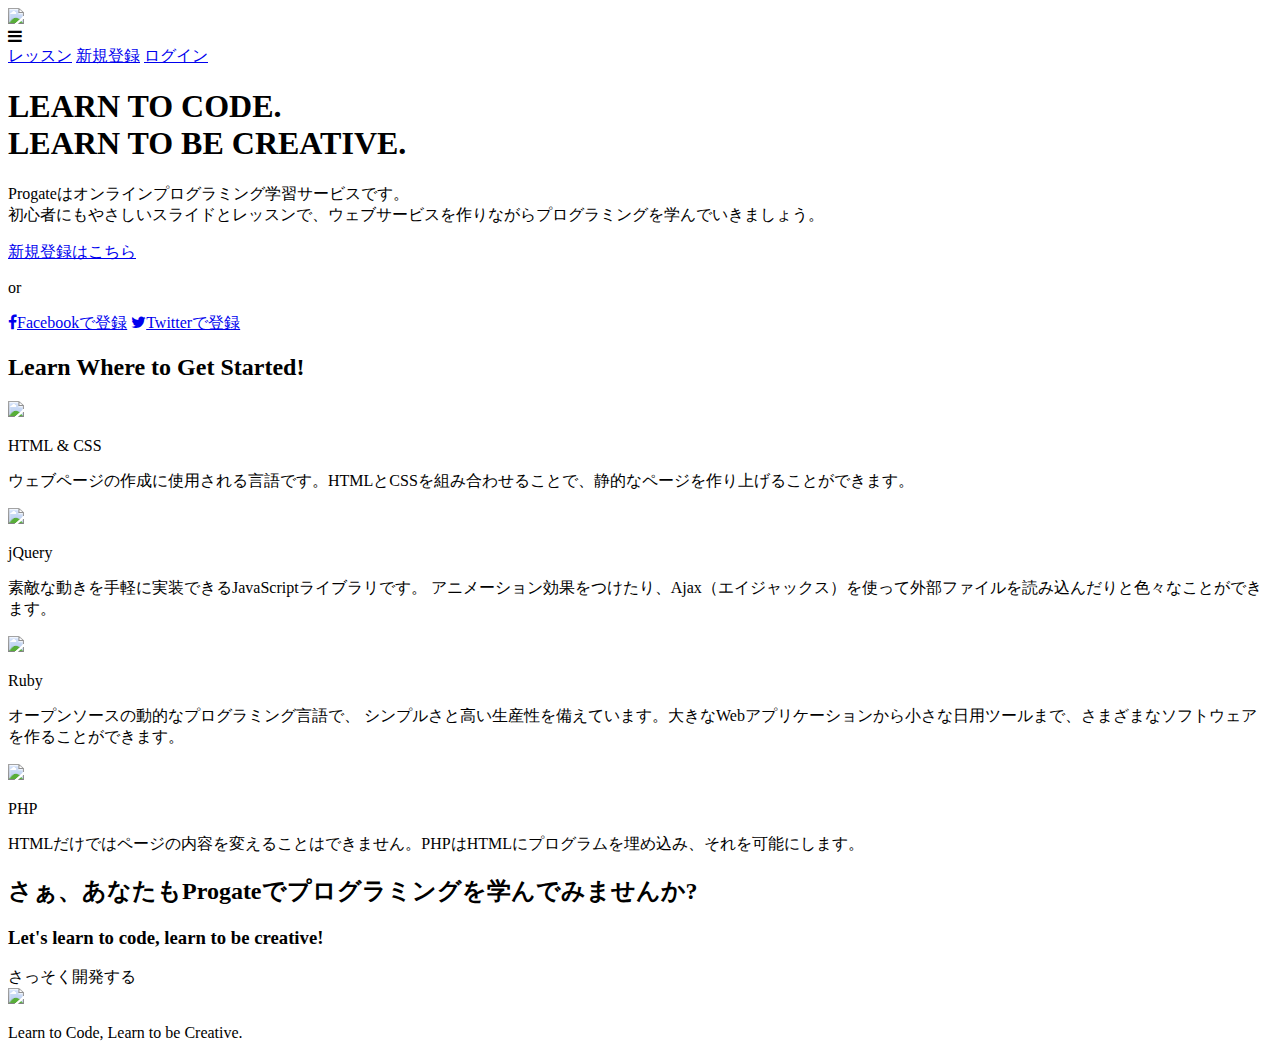
==== index.html @ 392b9957 "Update index.html" ====
<!DOCTYPE html>
<html>
<head>
  <meta charset="utf-8">
  <meta name="viewport" content="width=device-width, initial-scale=1.0">
  <title>Progate</title>
  <link href="https://maxcdn.bootstrapcdn.com/font-awesome/4.7.0/css/font-awesome.min.css" rel="stylesheet" integrity="sha384-wvfXpqpZZVQGK6TAh5PVlGOfQNHSoD2xbE+QkPxCAFlNEevoEH3Sl0sibVcOQVnN" crossorigin="anonymous">
  <link rel="stylesheet" type="text/css" href="stylesheet.css">
</head>
<body>
  <header>
    <div class="container">
      <div class="header-left">
        <img class="logo" src="https://prog-8.com/images/html/advanced/main_logo.png">
      </div>
      <span class="fa fa-bars menu-icon"></span>
      <div class="header-right">
        <a href="#">レッスン</a>
        <a href="#">新規登録</a>
        <a href="#" class="login">ログイン</a>
      </div>
    </div>
  </header>
  <div class="top-wrapper">
    <div class="container">
      <h1>LEARN TO CODE.<br>LEARN TO BE CREATIVE.</h1>
      <p>Progateはオンラインプログラミング学習サービスです。<br>初心者にもやさしいスライドとレッスンで、ウェブサービスを作りながらプログラミングを学んでいきましょう。</p>
      <div class="btn-wrapper">
        <a href="#" class="btn signup">新規登録はこちら</a>
        <p>or</p>
        <a href="#" class="btn facebook"><span class="fa fa-facebook"></span>Facebookで登録</a>
        <a href="#" class="btn twitter"><span class="fa fa-twitter"></span>Twitterで登録</a>
      </div>
    </div>
  </div>
  <div class="lesson-wrapper">
    <div class="container">
      <div class="heading">
        <h2>Learn Where to Get Started!</h2>
      </div>
      <div class="lessons">
        <div class="lesson">
          <div class="lesson-icon">
            <img src="https://prog-8.com/images/html/advanced/html.png">
            <p>HTML & CSS</p>
          </div>
          <p class="text-contents">ウェブページの作成に使用される言語です。HTMLとCSSを組み合わせることで、静的なページを作り上げることができます。</p>
        </div>
        <div class="lesson">
          <div class="lesson-icon">
            <img src="https://prog-8.com/images/html/advanced/jQuery.png">
            <p>jQuery</p>
          </div>
          <p class="text-contents">素敵な動きを手軽に実装できるJavaScriptライブラリです。 アニメーション効果をつけたり、Ajax（エイジャックス）を使って外部ファイルを読み込んだりと色々なことができます。</p>
        </div>
        <div class="lesson">
          <div class="lesson-icon">
            <img src="https://prog-8.com/images/html/advanced/ruby.png">
            <p>Ruby</p>
          </div>
          <p class="text-contents">オープンソースの動的なプログラミング言語で、 シンプルさと高い生産性を備えています。大きなWebアプリケーションから小さな日用ツールまで、さまざまなソフトウェアを作ることができます。</p>
        </div>
        <div class="lesson">
          <div class="lesson-icon">
            <img src="https://prog-8.com/images/html/advanced/php.png">
            <p>PHP</p>
          </div>
          <p class="text-contents">HTMLだけではページの内容を変えることはできません。PHPはHTMLにプログラムを埋め込み、それを可能にします。</p>
        </div>
      </div>
      <div class="clear"></div>
    </div>
  </div>
  <div class="message-wrapper">
    <div class="container">
      <div class="heading">
        <h2>さぁ、あなたもProgateでプログラミングを学んでみませんか?</h2>
        <h3>Let's learn to code, learn to be creative!</h3>
      </div>
      <span class="btn message">さっそく開発する</span>
    </div>
  </div>
  <footer>
    <div class="container">
      <img src="https://prog-8.com/images/html/advanced/footer_logo.png">
      <p>Learn to Code, Learn to be Creative.</p>
    </div>
  </footer>
</body>
</html>
---- stylesheet.css ----
* {
  ボックスサイズ：ボーダーボックス;
}

体 {
  マージン：0;
  font-family：「ひらぎの角ゴシックProN」;
}

{
  text-decoration：なし。
}

.container {
  幅：100％;
  パディング：0 15px;
  マージン：0自動;
}

.top-wrapper {
  パディング：180px 0 100px 0;
  background-image：url（top.png）;
  背景サイズ：カバー;
  色：白;
  text-align：中央;
}

.top-wrapper h1 {
  不透明度：0.7;
  font-size：45px;
  letter-spacing：5px;
}

.top-wrapper p {
  不透明度：0.7;
  font-size：16px;
  margin-bottom：40px;
}

.btn-wrapper {
  text-align：中央;
}

.btn-wrapper p {
  margin-bottom：20px;
}

。サインアップ {
  背景色：＃239b76;
}

。フェイスブック {
  背景色：＃3b5998;
  margin-right：10px;
}

。ツイッター {
  背景色：＃55acee;
}

.btn {
  パディング：8px 24px;
  色：白;
  表示：インラインブロック;
  不透明度：0.8;
  border-radius：4px;
  text-align：中央;
}

.btn：hover {
  不透明度：1;
}

.fa {
  margin-right：5px;
}

ヘッダー{
  高さ：65px;
  幅：100％;
  背景色：rgba（34,49,52,0.9）;
  位置：固定;
  上：0;
  z-index：10;
}

.logo {
  幅：124px;
  margin-top：20px;
}

.header-left {
  float：左;
}

.header-right {
  float：右;
  margin-right：-25px;
}

.header-right a {
  line-height：65px;
  パディング：0 25px;
  色：白;
  表示ブロック;
  float：左;
  遷移：すべて0.5s;
}

.header-right a：hover {
  背景色：rgba（255,255,255,0.3）;
}

.lesson-wrapper {
  高さ：580px;
  padding-bottom：80px;
  左詰め：5％;
  右詰め：5％;
  background-color：＃f7f7f7;
  text-align：中央;
}

.heading {
  padding-top：80px;
  padding-bottom：50px;
  色：＃5f5d60;
}

.heading h2 {
  font-weight：通常;
}

。レッスン {
  float：左;
  幅：25％;
}

.lesson-icon {
  位置：相対;
}

.lesson-icon p {
  位置：絶対;
  上：37％;
  幅：100％;
  色：白;
}

.text-contents {
  幅：80％;
  表示：インラインブロック;
  margin-top：15px;
  font-size：13px;
  色：＃b3aeb5;
}

.heading h3 {
  font-weight：通常;
}

.message-wrapper {
  border-bottom：1px solid #eee;
  padding-bottom：80px;
  text-align：中央;
}

.message {
  パディング：15px 40px;
  background-color：＃5dca88;
  カーソル：ポインタ;
  box-shadow：0px 7px＃1a7940;
}

.message：active {
  位置：相対;
  top：7px;
  ボックスシャドウ：なし;
}

フッターimg {
  幅：125px;
}

フッターp {
  色：＃b3aeb5;
  font-size：12px;
}

フッター{
  padding-top：30px;
  padding-bottom：20px;
}

.menu-icon {
  色：白;
  float：右;
  font-size：25px;
  パディング：21px 0;
  表示：なし。
}

。晴れ {
  クリア：左。
}

@media allおよび（max-width：1000px）{
  。レッスン {
    幅：50％;
    margin-bottom：50px;
  }

  .lesson-wrapper {
    高さ：990px​​;
  }

  フッター{
    text-align：中央;
  }
}

@media allおよび（max-width：750px）{
  .top-wrapper h1 {
    font-size：32px;
  }

  .heading h2 {
    font-size：20px;
  }
}

@media allおよび（max-width：670px）{
  .header-right {
    表示：なし。
  }

  .menu-icon {
    表示ブロック;
  }

  .top-wrapper .btn {
    幅：100％;
  }

  。ツイッター {
    margin-top：10px;
  }

  .top-wrapper {
    text-align：左;
  }

  .top-wrapper h1 {
    font-size：24px;
  }

  .top-wrapper p {
    font-size：14px;
  }

  。レッスン {
    幅：100％;
  }

  .lesson-wrapper {
    高さ：1700px;
  }

  .message-wrapper .btn {
    幅：100％;
  }
}
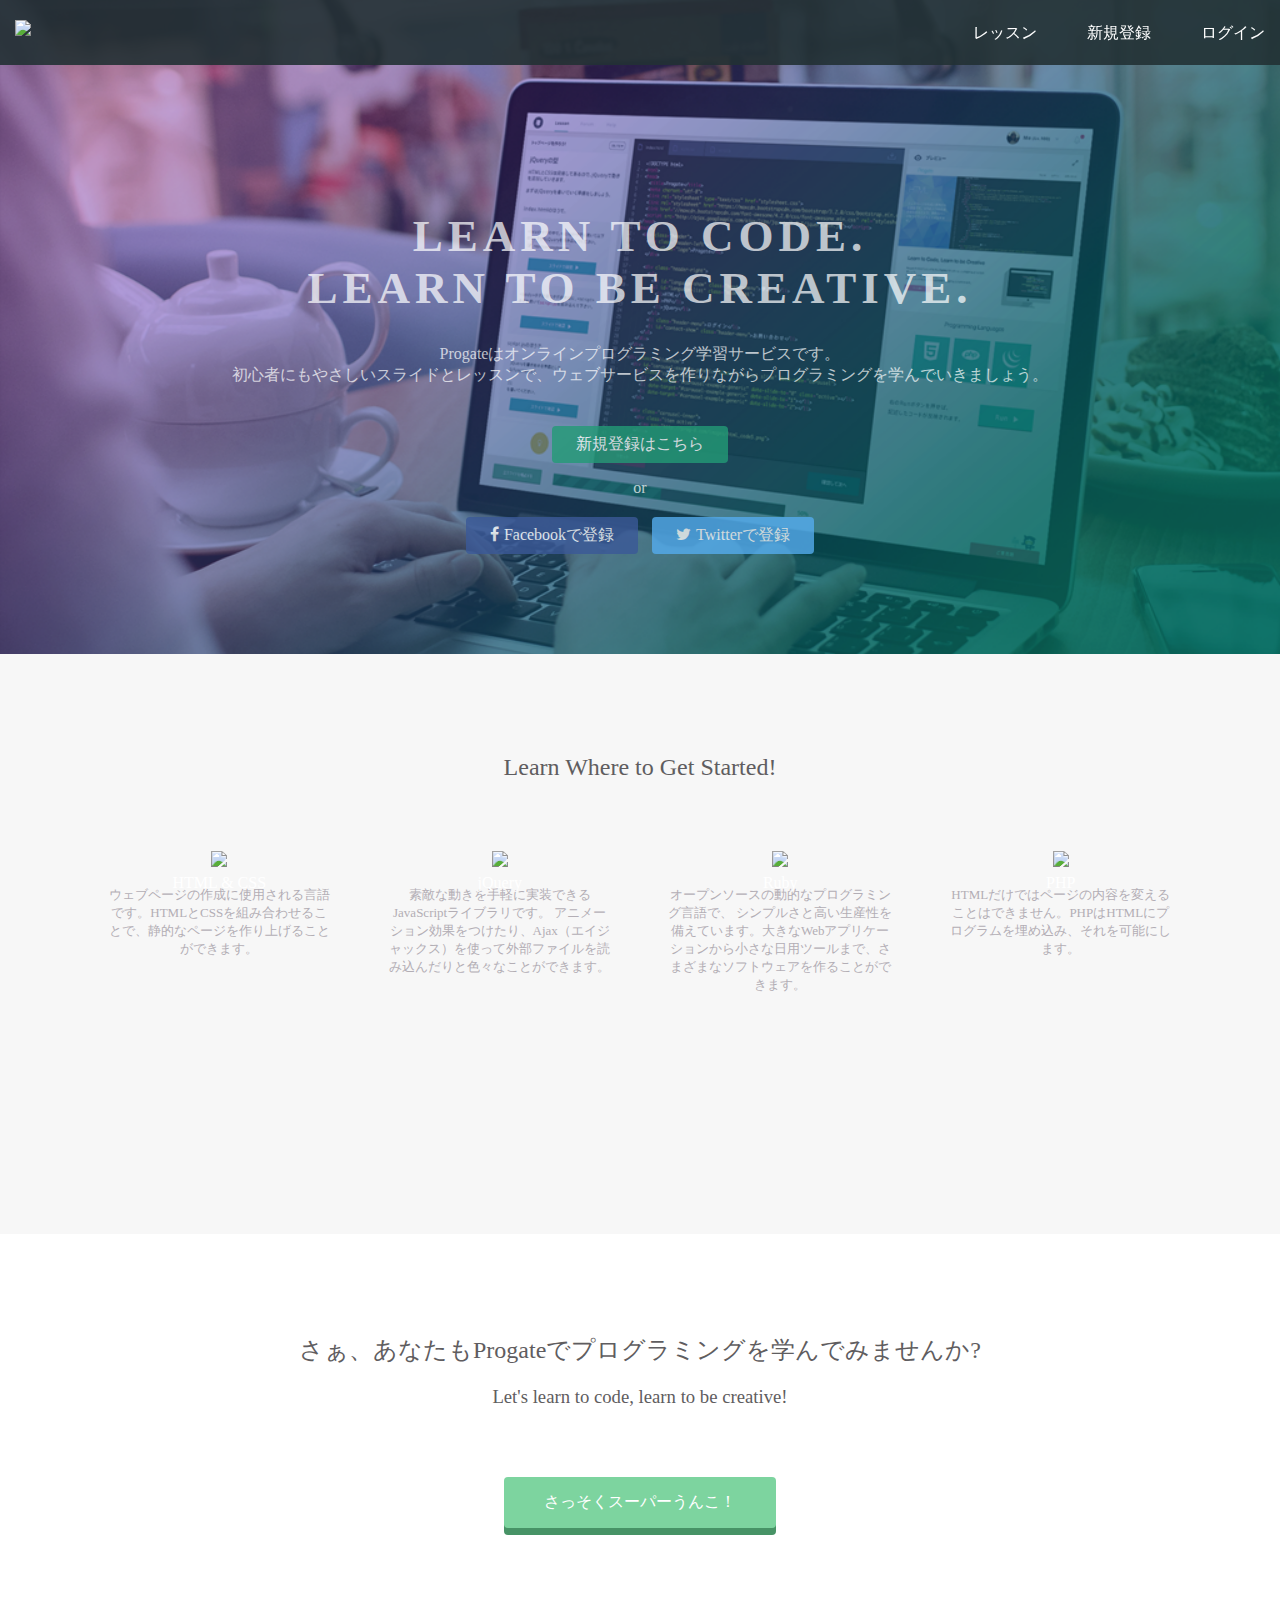
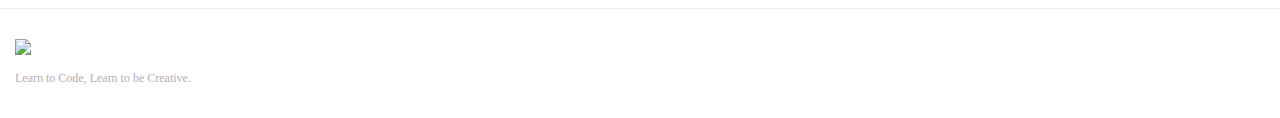
==== commit 76166669: "Update index.html" ====
--- a/index.html
+++ b/index.html
@@ -3,7 +3,7 @@
 <head>
   <meta charset="utf-8">
   <meta name="viewport" content="width=device-width, initial-scale=1.0">
-  <title>Progate</title>
+  <title>でめきブン殴り塾</title>
   <link href="https://maxcdn.bootstrapcdn.com/font-awesome/4.7.0/css/font-awesome.min.css" rel="stylesheet" integrity="sha384-wvfXpqpZZVQGK6TAh5PVlGOfQNHSoD2xbE+QkPxCAFlNEevoEH3Sl0sibVcOQVnN" crossorigin="anonymous">
   <link rel="stylesheet" type="text/css" href="stylesheet.css">
 </head>
@@ -77,7 +77,7 @@
         <h2>さぁ、あなたもProgateでプログラミングを学んでみませんか?</h2>
         <h3>Let's learn to code, learn to be creative!</h3>
       </div>
-      <span class="btn message">さっそく開発する</span>
+      <span class="btn message">さっそくスーパーうんこ！</span>
     </div>
   </div>
   <footer>
--- a/stylesheet.css
+++ b/stylesheet.css
@@ -1,271 +1,271 @@
 * {
-  ボックスサイズ：ボーダーボックス;
-}
-
-体 {
-  マージン：0;
-  font-family：「ひらぎの角ゴシックProN」;
-}
-
-{
-  text-decoration：なし。
+  box-sizing: border-box;
+}
+
+body {
+  margin: 0;
+  font-family: "Hiragino Kaku Gothic ProN";
+}
+
+a {
+  text-decoration: none;
 }
 
 .container {
-  幅：100％;
-  パディング：0 15px;
-  マージン：0自動;
+  width: 100%;
+  padding: 0 15px;
+  margin: 0 auto;
 }
 
 .top-wrapper {
-  パディング：180px 0 100px 0;
-  background-image：url（top.png）;
-  背景サイズ：カバー;
-  色：白;
-  text-align：中央;
+  padding: 180px 0 100px 0;
+  background-image: url(top.png);
+  background-size: cover;
+  color: white;
+  text-align: center;
 }
 
 .top-wrapper h1 {
-  不透明度：0.7;
-  font-size：45px;
-  letter-spacing：5px;
+  opacity: 0.7;
+  font-size: 45px;
+  letter-spacing: 5px;
 }
 
 .top-wrapper p {
-  不透明度：0.7;
-  font-size：16px;
-  margin-bottom：40px;
+  opacity: 0.7;
+  font-size: 16px;
+  margin-bottom: 40px;
 }
 
 .btn-wrapper {
-  text-align：中央;
+  text-align: center;
 }
 
 .btn-wrapper p {
-  margin-bottom：20px;
-}
-
-。サインアップ {
-  背景色：＃239b76;
-}
-
-。フェイスブック {
-  背景色：＃3b5998;
-  margin-right：10px;
-}
-
-。ツイッター {
-  背景色：＃55acee;
+  margin-bottom: 20px;
+}
+
+.signup {
+  background-color: #239b76;
+}
+
+.facebook {
+  background-color: #3b5998;
+  margin-right: 10px;
+}
+
+.twitter {
+  background-color: #55acee;
 }
 
 .btn {
-  パディング：8px 24px;
-  色：白;
-  表示：インラインブロック;
-  不透明度：0.8;
-  border-radius：4px;
-  text-align：中央;
-}
-
-.btn：hover {
-  不透明度：1;
+  padding: 8px 24px;
+  color: white;
+  display: inline-block;
+  opacity: 0.8;
+  border-radius: 4px;
+  text-align: center;
+}
+
+.btn:hover {
+  opacity: 1;
 }
 
 .fa {
-  margin-right：5px;
-}
-
-ヘッダー{
-  高さ：65px;
-  幅：100％;
-  背景色：rgba（34,49,52,0.9）;
-  位置：固定;
-  上：0;
-  z-index：10;
+  margin-right: 5px;
+}
+
+header {
+  height: 65px;
+  width: 100%;
+  background-color: rgba(34,49,52,0.9);
+  position :fixed;
+  top: 0;
+  z-index: 10;
 }
 
 .logo {
-  幅：124px;
-  margin-top：20px;
+  width: 124px;
+  margin-top: 20px;
 }
 
 .header-left {
-  float：左;
+  float: left;
 }
 
 .header-right {
-  float：右;
-  margin-right：-25px;
+  float: right;
+  margin-right: -25px;
 }
 
 .header-right a {
-  line-height：65px;
-  パディング：0 25px;
-  色：白;
-  表示ブロック;
-  float：左;
-  遷移：すべて0.5s;
-}
-
-.header-right a：hover {
-  背景色：rgba（255,255,255,0.3）;
+  line-height: 65px;
+  padding: 0 25px;
+  color: white;
+  display: block;
+  float: left;
+  transition: all 0.5s;
+}
+
+.header-right a:hover {
+  background-color: rgba(255,255,255,0.3);
 }
 
 .lesson-wrapper {
-  高さ：580px;
-  padding-bottom：80px;
-  左詰め：5％;
-  右詰め：5％;
-  background-color：＃f7f7f7;
-  text-align：中央;
+  height: 580px;
+  padding-bottom: 80px;
+  padding-left: 5%;
+  padding-right: 5%;
+  background-color: #f7f7f7;
+  text-align: center;
 }
 
 .heading {
-  padding-top：80px;
-  padding-bottom：50px;
-  色：＃5f5d60;
+  padding-top: 80px;
+  padding-bottom: 50px;
+  color: #5f5d60;
 }
 
 .heading h2 {
-  font-weight：通常;
-}
-
-。レッスン {
-  float：左;
-  幅：25％;
+  font-weight: normal;
+}
+
+.lesson {
+  float: left;
+  width: 25%;
 }
 
 .lesson-icon {
-  位置：相対;
+  position: relative;
 }
 
 .lesson-icon p {
-  位置：絶対;
-  上：37％;
-  幅：100％;
-  色：白;
+  position: absolute;
+  top: 37%;
+  width: 100%;
+  color: white;
 }
 
 .text-contents {
-  幅：80％;
-  表示：インラインブロック;
-  margin-top：15px;
-  font-size：13px;
-  色：＃b3aeb5;
+  width: 80%;
+  display: inline-block;
+  margin-top: 15px;
+  font-size: 13px;
+  color: #b3aeb5;
 }
 
 .heading h3 {
-  font-weight：通常;
+  font-weight: normal;
 }
 
 .message-wrapper {
-  border-bottom：1px solid #eee;
-  padding-bottom：80px;
-  text-align：中央;
+  border-bottom: 1px solid #eee;
+  padding-bottom: 80px;
+  text-align: center;
 }
 
 .message {
-  パディング：15px 40px;
-  background-color：＃5dca88;
-  カーソル：ポインタ;
-  box-shadow：0px 7px＃1a7940;
-}
-
-.message：active {
-  位置：相対;
-  top：7px;
-  ボックスシャドウ：なし;
-}
-
-フッターimg {
-  幅：125px;
-}
-
-フッターp {
-  色：＃b3aeb5;
-  font-size：12px;
-}
-
-フッター{
-  padding-top：30px;
-  padding-bottom：20px;
+  padding: 15px 40px;
+  background-color: #5dca88;
+  cursor: pointer;
+  box-shadow: 0px 7px #1a7940;
+}
+
+.message:active {
+  position: relative;
+  top: 7px;
+  box-shadow: none;
+}
+
+footer img {
+  width: 125px;
+}
+
+footer p {
+  color: #b3aeb5;
+  font-size: 12px;
+}
+
+footer {
+  padding-top: 30px;
+  padding-bottom: 20px;
 }
 
 .menu-icon {
-  色：白;
-  float：右;
-  font-size：25px;
-  パディング：21px 0;
-  表示：なし。
-}
-
-。晴れ {
-  クリア：左。
-}
-
-@media allおよび（max-width：1000px）{
-  。レッスン {
-    幅：50％;
-    margin-bottom：50px;
+  color: white;
+  float: right;
+  font-size: 25px;
+  padding: 21px 0;
+  display: none;
+}
+
+.clear {
+  clear: left;
+}
+
+@media all and (max-width: 1000px) {
+  .lesson {
+    width: 50%;
+    margin-bottom: 50px;
   }
 
   .lesson-wrapper {
-    高さ：990px​​;
-  }
-
-  フッター{
-    text-align：中央;
-  }
-}
-
-@media allおよび（max-width：750px）{
+    height: 990px;
+  }
+
+  footer {
+    text-align: center;
+  }
+}
+
+@media all and (max-width: 750px) {
   .top-wrapper h1 {
-    font-size：32px;
+    font-size: 32px;
   }
 
   .heading h2 {
-    font-size：20px;
-  }
-}
-
-@media allおよび（max-width：670px）{
+    font-size: 20px;
+  }
+}
+
+@media all and (max-width: 670px) {
   .header-right {
-    表示：なし。
+    display: none;
   }
 
   .menu-icon {
-    表示ブロック;
+    display: block;
   }
 
   .top-wrapper .btn {
-    幅：100％;
-  }
-
-  。ツイッター {
-    margin-top：10px;
+    width: 100%;
+  }
+
+  .twitter {
+    margin-top: 10px;
   }
 
   .top-wrapper {
-    text-align：左;
+    text-align: left;
   }
 
   .top-wrapper h1 {
-    font-size：24px;
+    font-size: 24px;
   }
 
   .top-wrapper p {
-    font-size：14px;
-  }
-
-  。レッスン {
-    幅：100％;
+    font-size: 14px;
+  }
+
+  .lesson {
+    width: 100%;
   }
 
   .lesson-wrapper {
-    高さ：1700px;
+    height: 1700px;
   }
 
   .message-wrapper .btn {
-    幅：100％;
-  }
-}
+    width: 100%;
+  }
+}
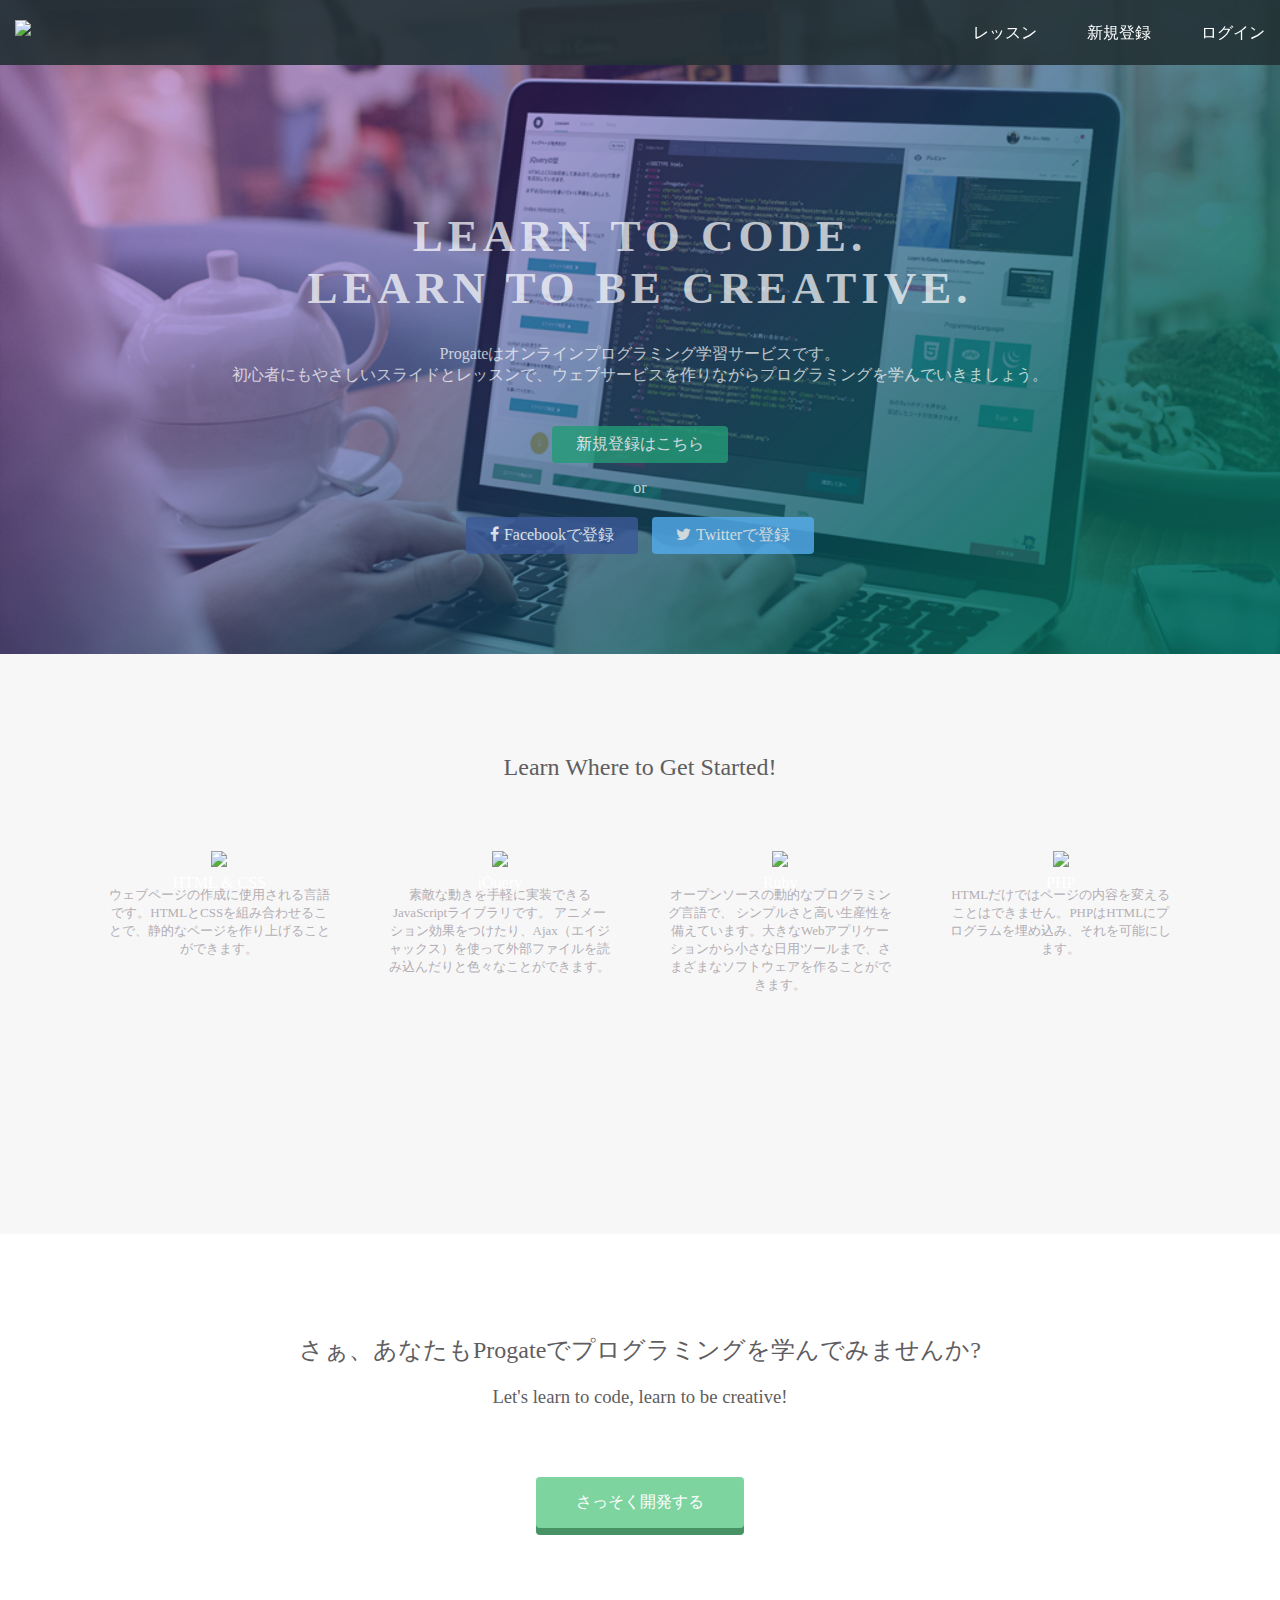
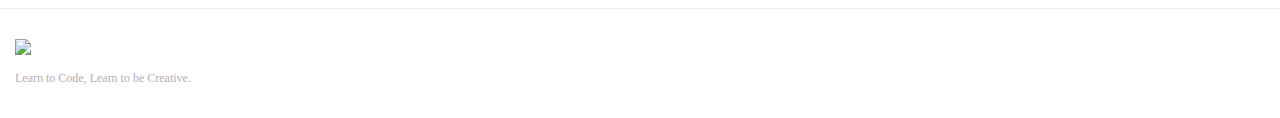
==== commit 27cb6310: "Update index.html" ====
--- a/index.html
+++ b/index.html
@@ -3,7 +3,7 @@
 <head>
   <meta charset="utf-8">
   <meta name="viewport" content="width=device-width, initial-scale=1.0">
-  <title>でめきブン殴り塾</title>
+  <title>Progate</title>
   <link href="https://maxcdn.bootstrapcdn.com/font-awesome/4.7.0/css/font-awesome.min.css" rel="stylesheet" integrity="sha384-wvfXpqpZZVQGK6TAh5PVlGOfQNHSoD2xbE+QkPxCAFlNEevoEH3Sl0sibVcOQVnN" crossorigin="anonymous">
   <link rel="stylesheet" type="text/css" href="stylesheet.css">
 </head>
@@ -77,7 +77,7 @@
         <h2>さぁ、あなたもProgateでプログラミングを学んでみませんか?</h2>
         <h3>Let's learn to code, learn to be creative!</h3>
       </div>
-      <span class="btn message">さっそくスーパーうんこ！</span>
+      <span class="btn message">さっそく開発する</span>
     </div>
   </div>
   <footer>
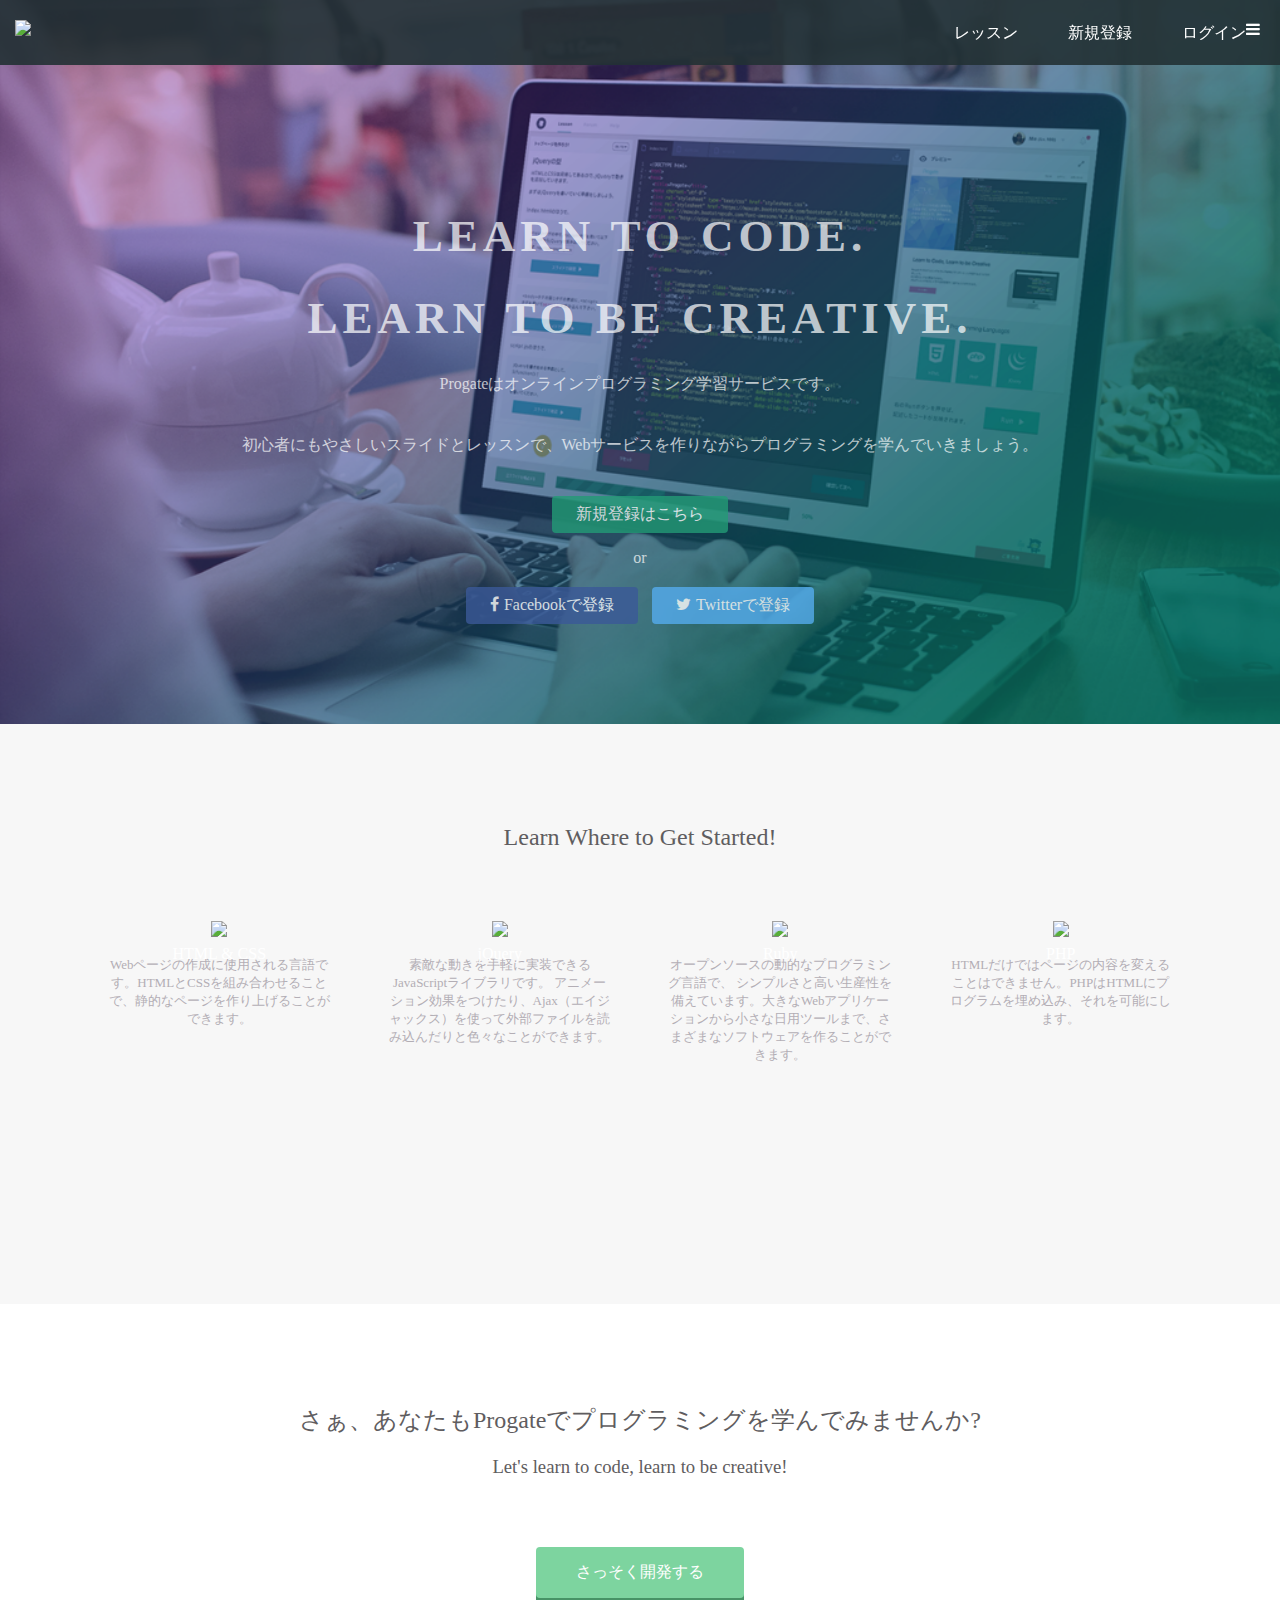
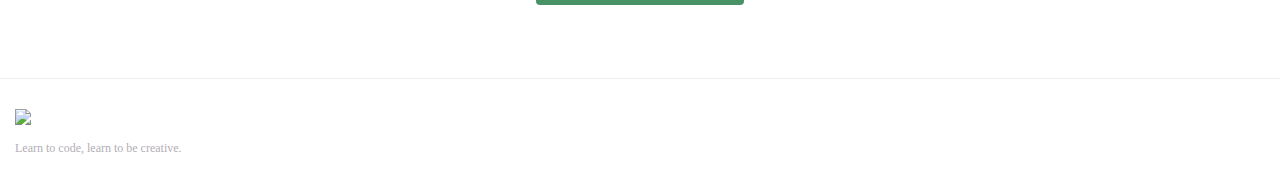
==== commit 74ccc7e9: "Create index.html" ====
--- a/index.html
+++ b/index.html
@@ -1,90 +1,101 @@
+<!-- 
+・ナビゲーションの固定
+・要素の横並びの配置
+・hover時のカラー変更
+-->
+
 <!DOCTYPE html>
 <html>
-<head>
-  <meta charset="utf-8">
-  <meta name="viewport" content="width=device-width, initial-scale=1.0">
-  <title>Progate</title>
-  <link href="https://maxcdn.bootstrapcdn.com/font-awesome/4.7.0/css/font-awesome.min.css" rel="stylesheet" integrity="sha384-wvfXpqpZZVQGK6TAh5PVlGOfQNHSoD2xbE+QkPxCAFlNEevoEH3Sl0sibVcOQVnN" crossorigin="anonymous">
-  <link rel="stylesheet" type="text/css" href="stylesheet.css">
-</head>
-<body>
-  <header>
-    <div class="container">
-      <div class="header-left">
-        <img class="logo" src="https://prog-8.com/images/html/advanced/main_logo.png">
+  <head>
+    <meta charset="utf-8">
+    <meta name="viewport" content="width=device-width, initial-scale=1.0">
+    <title>Progate</title>
+    <link rel="stylesheet" href="stylesheet.css">
+    <link rel="stylesheet" href="responsive.css">
+    <link rel="stylesheet" href="//maxcdn.bootstrapcdn.com/font-awesome/4.5.0/css/font-awesome.min.css">
+  </head>
+  <body>
+    <header>
+      <div class="container">
+        <div class="header-left">
+          <img class="logo" src="https://prog-8.com/images/html/advanced/main_logo.png">
+        </div>
+        <!-- ここにメニューアイコンを追加してください -->
+        <span class="fa fa-bars menu-icon"></span>
+  
+        <div class="header-right">
+          <a href="#">レッスン</a>
+          <a href="#">新規登録</a>
+          <a href="#" class="login">ログイン</a>
+        </div>
       </div>
-      <span class="fa fa-bars menu-icon"></span>
-      <div class="header-right">
-        <a href="#">レッスン</a>
-        <a href="#">新規登録</a>
-        <a href="#" class="login">ログイン</a>
+    </header>
+    <div class="top-wrapper">
+      <div class="container">
+        <h1>LEARN TO CODE.</h1>
+        <h1>LEARN TO BE CREATIVE.</h1>
+        <p>Progateはオンラインプログラミング学習サービスです。</p>
+        <p>初心者にもやさしいスライドとレッスンで、Webサービスを作りながらプログラミングを学んでいきましょう。</p>
+        <div class="btn-wrapper">
+          <a href="#" class="btn signup">新規登録はこちら</a>
+          <p>or</p>
+          <a href="#" class="btn facebook"><span class="fa fa-facebook"></span>Facebookで登録</a>
+          <a href="#" class="btn twitter"><span class="fa fa-twitter"></span>Twitterで登録</a>
+        </div>
       </div>
     </div>
-  </header>
-  <div class="top-wrapper">
-    <div class="container">
-      <h1>LEARN TO CODE.<br>LEARN TO BE CREATIVE.</h1>
-      <p>Progateはオンラインプログラミング学習サービスです。<br>初心者にもやさしいスライドとレッスンで、ウェブサービスを作りながらプログラミングを学んでいきましょう。</p>
-      <div class="btn-wrapper">
-        <a href="#" class="btn signup">新規登録はこちら</a>
-        <p>or</p>
-        <a href="#" class="btn facebook"><span class="fa fa-facebook"></span>Facebookで登録</a>
-        <a href="#" class="btn twitter"><span class="fa fa-twitter"></span>Twitterで登録</a>
+    <div class="lesson-wrapper">
+      <div class="container">
+        <div class="heading">
+          <h2>Learn Where to Get Started!</h2>
+        </div>
+        <div class="lessons">
+          <div class="lesson">
+            <div class="lesson-icon">
+              <img src="https://prog-8.com/images/html/advanced/html.png">
+              <p>HTML & CSS</p>
+            </div>
+            <p class="text-contents">Webページの作成に使用される言語です。HTMLとCSSを組み合わせることで、静的なページを作り上げることができます。</p>
+          </div>
+          <div class="lesson">
+            <div class="lesson-icon">
+              <img src="https://prog-8.com/images/html/advanced/jQuery.png">
+              <p>jQuery</p>
+            </div>
+            <p class="text-contents">素敵な動きを手軽に実装できるJavaScriptライブラリです。 アニメーション効果をつけたり、Ajax（エイジャックス）を使って外部ファイルを読み込んだりと色々なことができます。</p>
+          </div>
+          <div class="lesson">
+            <div class="lesson-icon">
+              <img src="https://prog-8.com/images/html/advanced/ruby.png">
+              <p>Ruby</p>
+            </div>
+            <p class="text-contents">オープンソースの動的なプログラミング言語で、 シンプルさと高い生産性を備えています。大きなWebアプリケーションから小さな日用ツールまで、さまざまなソフトウェアを作ることができます。</p>
+          </div>
+          <div class="lesson">
+            <div class="lesson-icon">
+              <img src="https://prog-8.com/images/html/advanced/php.png">
+              <p>PHP</p>
+            </div>
+            <p class="text-contents">HTMLだけではページの内容を変えることはできません。PHPはHTMLにプログラムを埋め込み、それを可能にします。</p>
+          </div>
+          <div class="clear"></div>
+        </div>
       </div>
     </div>
-  </div>
-  <div class="lesson-wrapper">
-    <div class="container">
-      <div class="heading">
-        <h2>Learn Where to Get Started!</h2>
+    <div class="message-wrapper">
+      <div class="container">
+        <div class="heading">
+          <h2>さぁ、あなたもProgateでプログラミングを学んでみませんか?</h2>
+          <h3>Let's learn to code, learn to be creative!</h3>
+        </div>
+        <span class="btn message">さっそく開発する</span>
       </div>
-      <div class="lessons">
-        <div class="lesson">
-          <div class="lesson-icon">
-            <img src="https://prog-8.com/images/html/advanced/html.png">
-            <p>HTML & CSS</p>
-          </div>
-          <p class="text-contents">ウェブページの作成に使用される言語です。HTMLとCSSを組み合わせることで、静的なページを作り上げることができます。</p>
-        </div>
-        <div class="lesson">
-          <div class="lesson-icon">
-            <img src="https://prog-8.com/images/html/advanced/jQuery.png">
-            <p>jQuery</p>
-          </div>
-          <p class="text-contents">素敵な動きを手軽に実装できるJavaScriptライブラリです。 アニメーション効果をつけたり、Ajax（エイジャックス）を使って外部ファイルを読み込んだりと色々なことができます。</p>
-        </div>
-        <div class="lesson">
-          <div class="lesson-icon">
-            <img src="https://prog-8.com/images/html/advanced/ruby.png">
-            <p>Ruby</p>
-          </div>
-          <p class="text-contents">オープンソースの動的なプログラミング言語で、 シンプルさと高い生産性を備えています。大きなWebアプリケーションから小さな日用ツールまで、さまざまなソフトウェアを作ることができます。</p>
-        </div>
-        <div class="lesson">
-          <div class="lesson-icon">
-            <img src="https://prog-8.com/images/html/advanced/php.png">
-            <p>PHP</p>
-          </div>
-          <p class="text-contents">HTMLだけではページの内容を変えることはできません。PHPはHTMLにプログラムを埋め込み、それを可能にします。</p>
-        </div>
+    </div>
+    <footer>
+      <div class="container">
+        <img src="https://prog-8.com/images/html/advanced/footer_logo.png">
+        <p>Learn to code, learn to be creative.</p>
       </div>
-      <div class="clear"></div>
-    </div>
-  </div>
-  <div class="message-wrapper">
-    <div class="container">
-      <div class="heading">
-        <h2>さぁ、あなたもProgateでプログラミングを学んでみませんか?</h2>
-        <h3>Let's learn to code, learn to be creative!</h3>
-      </div>
-      <span class="btn message">さっそく開発する</span>
-    </div>
-  </div>
-  <footer>
-    <div class="container">
-      <img src="https://prog-8.com/images/html/advanced/footer_logo.png">
-      <p>Learn to Code, Learn to be Creative.</p>
-    </div>
-  </footer>
-</body>
+    </footer>
+  </body>
 </html>
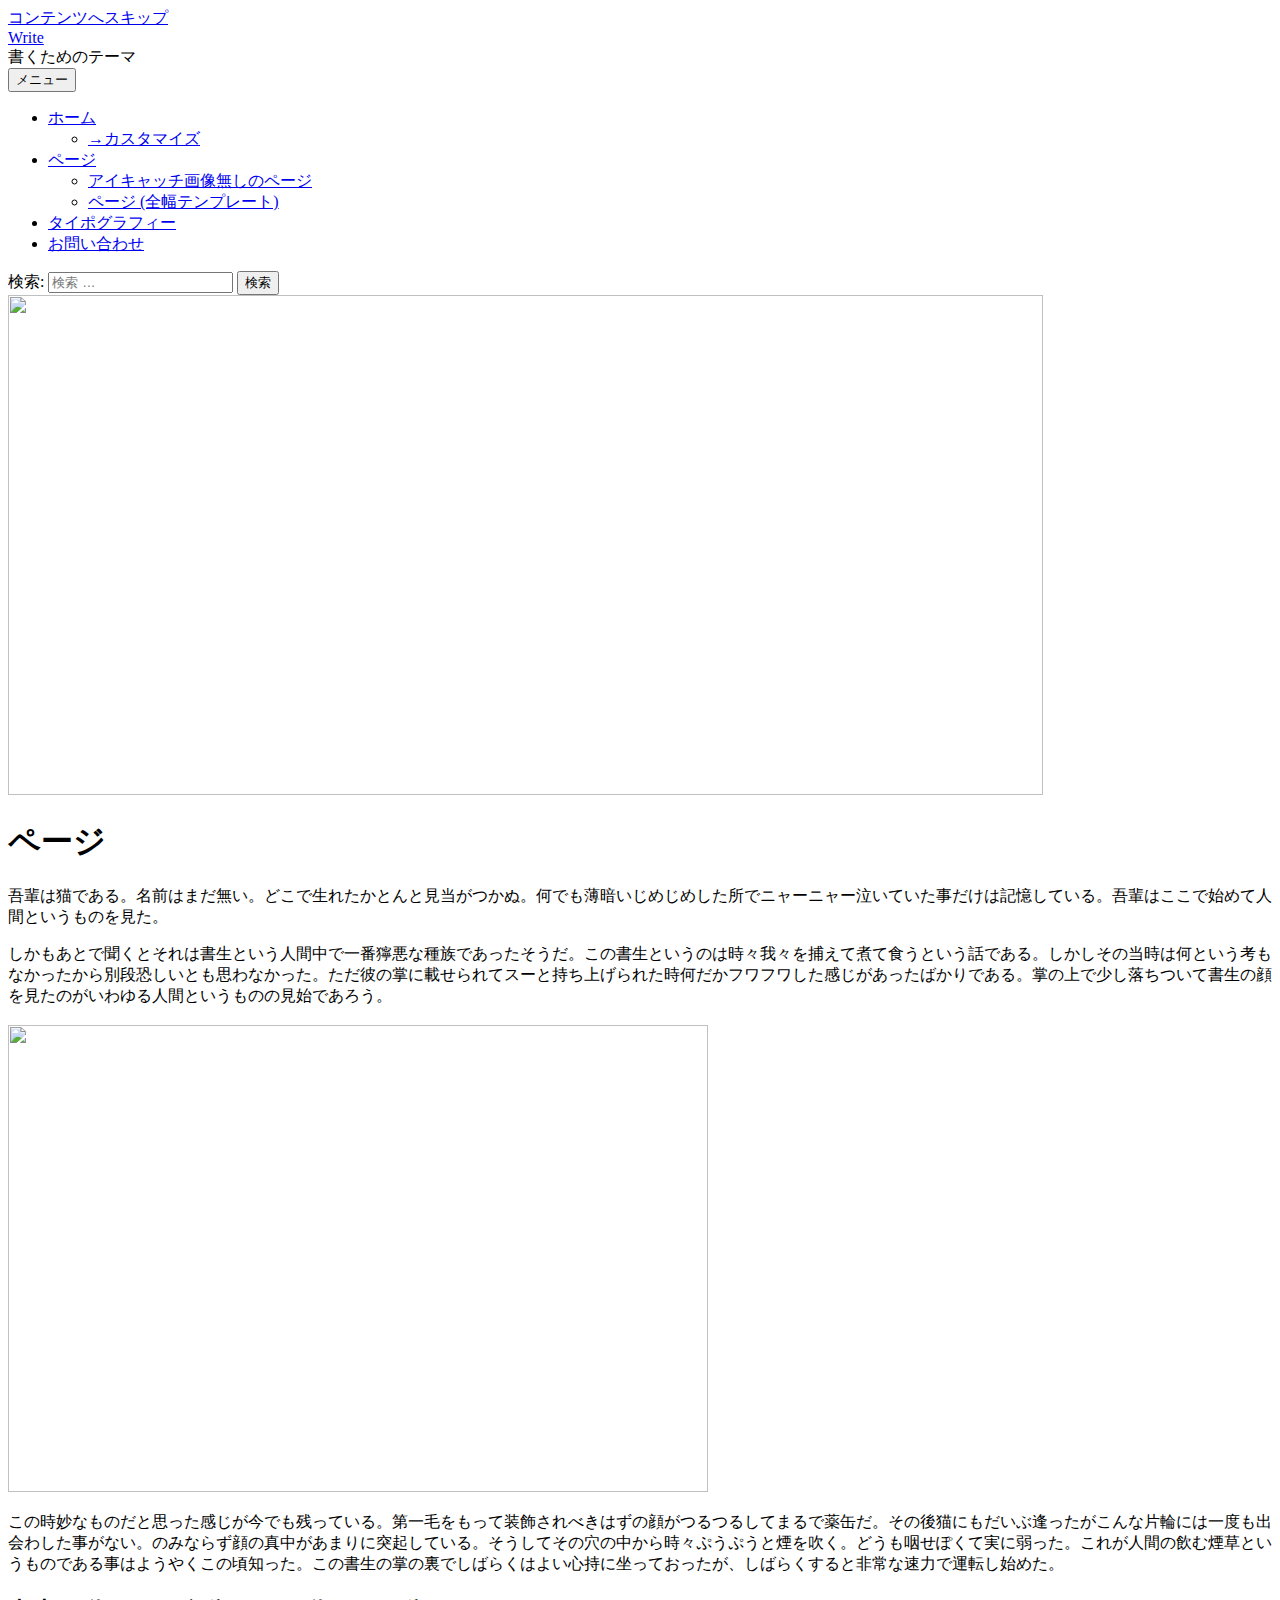
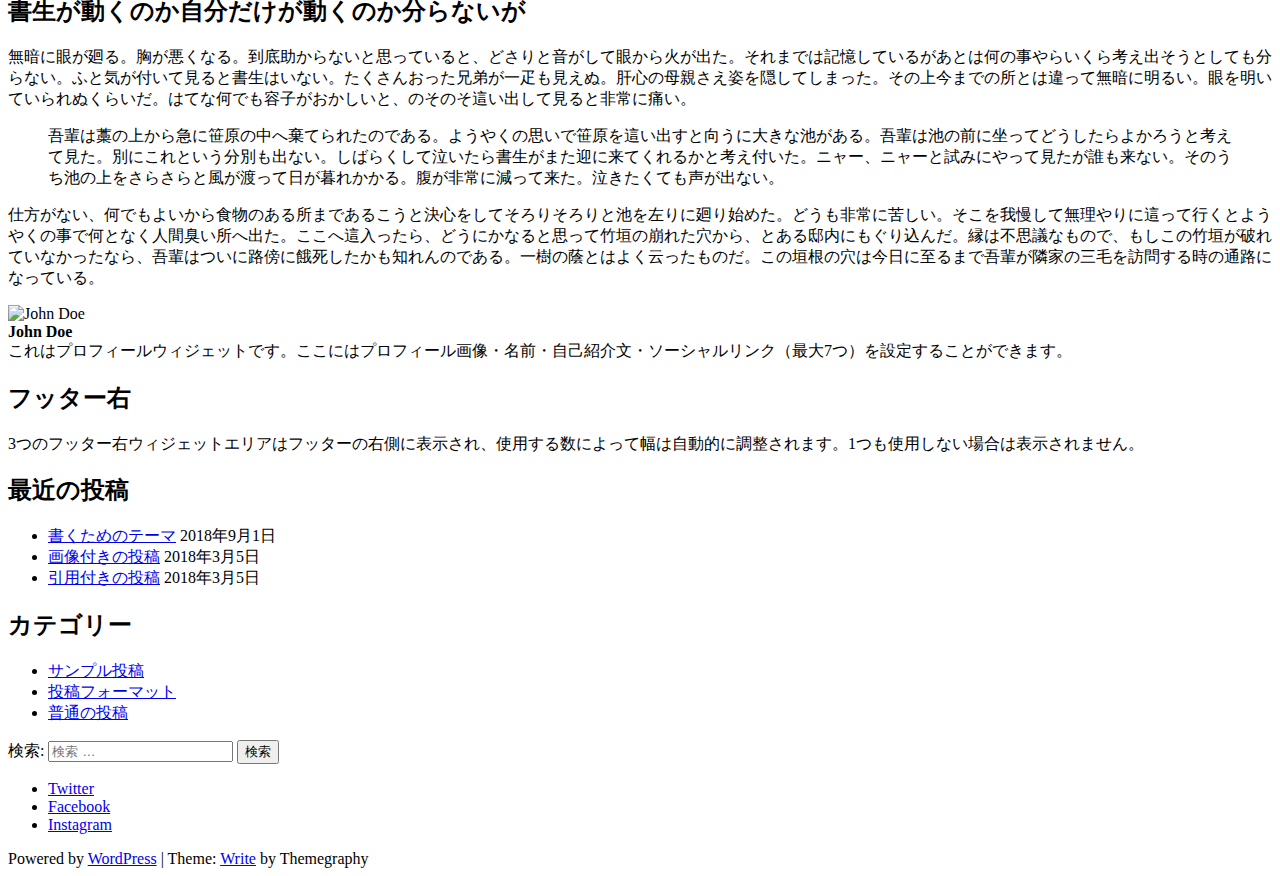
==== commit a062fa0e: "Add files via upload" ====
--- a/index.html
+++ b/index.html
@@ -1,101 +1,277 @@
-<!-- 
-・ナビゲーションの固定
-・要素の横並びの配置
-・hover時のカラー変更
--->
 
 <!DOCTYPE html>
-<html>
-  <head>
-    <meta charset="utf-8">
-    <meta name="viewport" content="width=device-width, initial-scale=1.0">
-    <title>Progate</title>
-    <link rel="stylesheet" href="stylesheet.css">
-    <link rel="stylesheet" href="responsive.css">
-    <link rel="stylesheet" href="//maxcdn.bootstrapcdn.com/font-awesome/4.5.0/css/font-awesome.min.css">
-  </head>
-  <body>
-    <header>
-      <div class="container">
-        <div class="header-left">
-          <img class="logo" src="https://prog-8.com/images/html/advanced/main_logo.png">
-        </div>
-        <!-- ここにメニューアイコンを追加してください -->
-        <span class="fa fa-bars menu-icon"></span>
-  
-        <div class="header-right">
-          <a href="#">レッスン</a>
-          <a href="#">新規登録</a>
-          <a href="#" class="login">ログイン</a>
-        </div>
-      </div>
-    </header>
-    <div class="top-wrapper">
-      <div class="container">
-        <h1>LEARN TO CODE.</h1>
-        <h1>LEARN TO BE CREATIVE.</h1>
-        <p>Progateはオンラインプログラミング学習サービスです。</p>
-        <p>初心者にもやさしいスライドとレッスンで、Webサービスを作りながらプログラミングを学んでいきましょう。</p>
-        <div class="btn-wrapper">
-          <a href="#" class="btn signup">新規登録はこちら</a>
-          <p>or</p>
-          <a href="#" class="btn facebook"><span class="fa fa-facebook"></span>Facebookで登録</a>
-          <a href="#" class="btn twitter"><span class="fa fa-twitter"></span>Twitterで登録</a>
-        </div>
-      </div>
-    </div>
-    <div class="lesson-wrapper">
-      <div class="container">
-        <div class="heading">
-          <h2>Learn Where to Get Started!</h2>
-        </div>
-        <div class="lessons">
-          <div class="lesson">
-            <div class="lesson-icon">
-              <img src="https://prog-8.com/images/html/advanced/html.png">
-              <p>HTML & CSS</p>
-            </div>
-            <p class="text-contents">Webページの作成に使用される言語です。HTMLとCSSを組み合わせることで、静的なページを作り上げることができます。</p>
-          </div>
-          <div class="lesson">
-            <div class="lesson-icon">
-              <img src="https://prog-8.com/images/html/advanced/jQuery.png">
-              <p>jQuery</p>
-            </div>
-            <p class="text-contents">素敵な動きを手軽に実装できるJavaScriptライブラリです。 アニメーション効果をつけたり、Ajax（エイジャックス）を使って外部ファイルを読み込んだりと色々なことができます。</p>
-          </div>
-          <div class="lesson">
-            <div class="lesson-icon">
-              <img src="https://prog-8.com/images/html/advanced/ruby.png">
-              <p>Ruby</p>
-            </div>
-            <p class="text-contents">オープンソースの動的なプログラミング言語で、 シンプルさと高い生産性を備えています。大きなWebアプリケーションから小さな日用ツールまで、さまざまなソフトウェアを作ることができます。</p>
-          </div>
-          <div class="lesson">
-            <div class="lesson-icon">
-              <img src="https://prog-8.com/images/html/advanced/php.png">
-              <p>PHP</p>
-            </div>
-            <p class="text-contents">HTMLだけではページの内容を変えることはできません。PHPはHTMLにプログラムを埋め込み、それを可能にします。</p>
-          </div>
-          <div class="clear"></div>
-        </div>
-      </div>
-    </div>
-    <div class="message-wrapper">
-      <div class="container">
-        <div class="heading">
-          <h2>さぁ、あなたもProgateでプログラミングを学んでみませんか?</h2>
-          <h3>Let's learn to code, learn to be creative!</h3>
-        </div>
-        <span class="btn message">さっそく開発する</span>
-      </div>
-    </div>
-    <footer>
-      <div class="container">
-        <img src="https://prog-8.com/images/html/advanced/footer_logo.png">
-        <p>Learn to code, learn to be creative.</p>
-      </div>
-    </footer>
-  </body>
+<html lang="ja">
+<head>
+<meta charset="UTF-8">
+<meta name="viewport" content="width=device-width, initial-scale=1">
+
+<title>ページ &#8211; Write</title>
+<link rel='dns-prefetch' href='//s0.wp.com' />
+<link rel='dns-prefetch' href='//s.w.org' />
+<link rel="alternate" type="application/rss+xml" title="Write &raquo; フィード" href="http://demo.themegraphy.com/write-ja/feed/" />
+<link rel="alternate" type="application/rss+xml" title="Write &raquo; コメントフィード" href="http://demo.themegraphy.com/write-ja/comments/feed/" />
+<script type="text/javascript">
+	window._wpemojiSettings = {"baseUrl":"https:\/\/s.w.org\/images\/core\/emoji\/11\/72x72\/","ext":".png","svgUrl":"https:\/\/s.w.org\/images\/core\/emoji\/11\/svg\/","svgExt":".svg","source":{"concatemoji":"http:\/\/demo.themegraphy.com\/write-ja\/wp-includes\/js\/wp-emoji-release.min.js?ver=4.9.8"}};
+	!function(a,b,c){function d(a,b){var c=String.fromCharCode;l.clearRect(0,0,k.width,k.height),l.fillText(c.apply(this,a),0,0);var d=k.toDataURL();l.clearRect(0,0,k.width,k.height),l.fillText(c.apply(this,b),0,0);var e=k.toDataURL();return d===e}function e(a){var b;if(!l||!l.fillText)return!1;switch(l.textBaseline="top",l.font="600 32px Arial",a){case"flag":return!(b=d([55356,56826,55356,56819],[55356,56826,8203,55356,56819]))&&(b=d([55356,57332,56128,56423,56128,56418,56128,56421,56128,56430,56128,56423,56128,56447],[55356,57332,8203,56128,56423,8203,56128,56418,8203,56128,56421,8203,56128,56430,8203,56128,56423,8203,56128,56447]),!b);case"emoji":return b=d([55358,56760,9792,65039],[55358,56760,8203,9792,65039]),!b}return!1}function f(a){var c=b.createElement("script");c.src=a,c.defer=c.type="text/javascript",b.getElementsByTagName("head")[0].appendChild(c)}var g,h,i,j,k=b.createElement("canvas"),l=k.getContext&&k.getContext("2d");for(j=Array("flag","emoji"),c.supports={everything:!0,everythingExceptFlag:!0},i=0;i<j.length;i++)c.supports[j[i]]=e(j[i]),c.supports.everything=c.supports.everything&&c.supports[j[i]],"flag"!==j[i]&&(c.supports.everythingExceptFlag=c.supports.everythingExceptFlag&&c.supports[j[i]]);c.supports.everythingExceptFlag=c.supports.everythingExceptFlag&&!c.supports.flag,c.DOMReady=!1,c.readyCallback=function(){c.DOMReady=!0},c.supports.everything||(h=function(){c.readyCallback()},b.addEventListener?(b.addEventListener("DOMContentLoaded",h,!1),a.addEventListener("load",h,!1)):(a.attachEvent("onload",h),b.attachEvent("onreadystatechange",function(){"complete"===b.readyState&&c.readyCallback()})),g=c.source||{},g.concatemoji?f(g.concatemoji):g.wpemoji&&g.twemoji&&(f(g.twemoji),f(g.wpemoji)))}(window,document,window._wpemojiSettings);
+</script>
+<style type="text/css">
+	img.wp-smiley,
+	img.emoji {
+		display: inline !important;
+		border: none !important;
+		box-shadow: none !important;
+		height: 1em !important;
+		width: 1em !important;
+		margin: 0 .07em !important;
+		vertical-align: -0.1em !important;
+		background: none !important;
+		padding: 0 !important;
+	}
+</style>
+<link rel='stylesheet' id='sb_instagram_styles-css'  href='http://demo.themegraphy.com/write-ja/wp-content/plugins/instagram-feed/css/sb-instagram-2-2.min.css?ver=2.4.7' type='text/css' media='all' />
+<link rel='stylesheet' id='contact-form-7-css'  href='http://demo.themegraphy.com/write-ja/wp-content/plugins/contact-form-7/includes/css/styles.css?ver=5.1.4' type='text/css' media='all' />
+<link rel='stylesheet' id='genericons-css'  href='http://demo.themegraphy.com/write-ja/wp-content/plugins/jetpack/_inc/genericons/genericons/genericons.css?ver=3.1' type='text/css' media='all' />
+<link rel='stylesheet' id='normalize-css'  href='http://demo.themegraphy.com/write-ja/wp-content/themes/write/css/normalize.css?ver=8.0.0' type='text/css' media='all' />
+<link rel='stylesheet' id='write-style-css'  href='http://demo.themegraphy.com/write-ja/wp-content/themes/write/style.css?ver=2.1.2' type='text/css' media='all' />
+<link rel='stylesheet' id='write-style-ja-css'  href='http://demo.themegraphy.com/write-ja/wp-content/themes/write/css/ja.css' type='text/css' media='all' />
+<link rel='stylesheet' id='drawer-style-css'  href='http://demo.themegraphy.com/write-ja/wp-content/themes/write/css/drawer.css?ver=3.2.2' type='text/css' media='screen and (max-width: 782px)' />
+<link rel='stylesheet' id='jetpack_css-css'  href='http://demo.themegraphy.com/write-ja/wp-content/plugins/jetpack/css/jetpack.css?ver=6.8.1' type='text/css' media='all' />
+<script type='text/javascript' src='http://demo.themegraphy.com/write-ja/wp-includes/js/jquery/jquery.js?ver=1.12.4'></script>
+<script type='text/javascript' src='http://demo.themegraphy.com/write-ja/wp-includes/js/jquery/jquery-migrate.min.js?ver=1.4.1'></script>
+<script type='text/javascript' src='http://demo.themegraphy.com/write-ja/wp-content/themes/write/js/iscroll.js?ver=5.2.0'></script>
+<script type='text/javascript' src='http://demo.themegraphy.com/write-ja/wp-content/themes/write/js/drawer.js?ver=3.2.2'></script>
+<link rel='https://api.w.org/' href='http://demo.themegraphy.com/write-ja/wp-json/' />
+<link rel="EditURI" type="application/rsd+xml" title="RSD" href="http://demo.themegraphy.com/write-ja/xmlrpc.php?rsd" />
+<link rel="wlwmanifest" type="application/wlwmanifest+xml" href="http://demo.themegraphy.com/write-ja/wp-includes/wlwmanifest.xml" /> 
+<meta name="generator" content="WordPress 4.9.8" />
+<link rel="canonical" href="http://demo.themegraphy.com/write-ja/page/" />
+<link rel='shortlink' href='http://demo.themegraphy.com/write-ja/?p=1806' />
+<link rel="alternate" type="application/json+oembed" href="http://demo.themegraphy.com/write-ja/wp-json/oembed/1.0/embed?url=http%3A%2F%2Fdemo.themegraphy.com%2Fwrite-ja%2Fpage%2F" />
+<link rel="alternate" type="text/xml+oembed" href="http://demo.themegraphy.com/write-ja/wp-json/oembed/1.0/embed?url=http%3A%2F%2Fdemo.themegraphy.com%2Fwrite-ja%2Fpage%2F&#038;format=xml" />
+<style type='text/css'>img#wpstats{display:none}</style>	<style type="text/css">
+		/* Colors */
+				
+				/* Home Text */
+			/* .home-text {
+											} */
+						</style>
+	
+<!-- Jetpack Open Graph Tags -->
+<meta property="og:type" content="article" />
+<meta property="og:title" content="ページ" />
+<meta property="og:url" content="http://demo.themegraphy.com/write-ja/page/" />
+<meta property="og:description" content="吾輩は猫である。名前はまだ無い。どこで生れたかとんと見当がつかぬ。何でも薄暗いじめじめした所でニャーニャー泣い&hellip;" />
+<meta property="article:published_time" content="2014-07-13T04:08:33+00:00" />
+<meta property="article:modified_time" content="2014-07-13T04:08:33+00:00" />
+<meta property="og:site_name" content="Write" />
+<meta property="og:image" content="http://demo.themegraphy.com/write-ja/wp-content/uploads/sites/14/2018/09/roman-mager-59779-unsplash.jpg" />
+<meta property="og:image:width" content="1280" />
+<meta property="og:image:height" content="947" />
+<meta property="og:locale" content="ja_JP" />
+<meta name="twitter:text:title" content="ページ" />
+<meta name="twitter:image" content="http://demo.themegraphy.com/write-ja/wp-content/uploads/sites/14/2018/09/roman-mager-59779-unsplash.jpg?w=640" />
+<meta name="twitter:card" content="summary_large_image" />
+
+<!-- End Jetpack Open Graph Tags -->
+</head>
+
+<body class="page-template-default page page-id-1806 page-parent logged-in drawer header-side footer-side large-thumbnail footer-3 has-avatars">
+<div id="page" class="hfeed site">
+	<a class="skip-link screen-reader-text" href="#content">コンテンツへスキップ</a>
+
+	<header id="masthead" class="site-header">
+
+		<div class="site-top">
+			<div class="site-top-table">
+				<div class="site-branding">
+									<div class="site-title"><a href="http://demo.themegraphy.com/write-ja/" rel="home">Write</a></div>
+					<div class="site-description">書くためのテーマ</div>
+				</div><!-- .site-branding -->
+
+								<nav id="site-navigation" class="main-navigation">
+					<button class="drawer-toggle drawer-hamburger">
+						<span class="screen-reader-text">メニュー</span>
+						<span class="drawer-hamburger-icon"></span>
+					</button>
+					<div class="drawer-nav">
+						<div class="drawer-content">
+							<div class="drawer-content-inner">
+							<div class="menu-demo-container"><ul id="menu-demo" class="menu"><li id="menu-item-2218" class="menu-item menu-item-type-custom menu-item-object-custom menu-item-home menu-item-has-children menu-item-2218"><a href="http://demo.themegraphy.com/write-ja/">ホーム</a>
+<ul class="sub-menu">
+	<li id="menu-item-2221" class="menu-item menu-item-type-custom menu-item-object-custom menu-item-2221"><a href="http://demo.themegraphy.com/write-ja/wp-admin/customize.php">→カスタマイズ</a></li>
+</ul>
+</li>
+<li id="menu-item-2337" class="menu-item menu-item-type-post_type menu-item-object-page current-menu-item page_item page-item-1806 current_page_item menu-item-has-children menu-item-2337"><a href="http://demo.themegraphy.com/write-ja/page/">ページ</a>
+<ul class="sub-menu">
+	<li id="menu-item-2317" class="menu-item menu-item-type-post_type menu-item-object-page menu-item-2317"><a href="http://demo.themegraphy.com/write-ja/page/page-without-featured-image/">アイキャッチ画像無しのページ</a></li>
+	<li id="menu-item-2316" class="menu-item menu-item-type-post_type menu-item-object-page menu-item-2316"><a href="http://demo.themegraphy.com/write-ja/page/page-fullwidth-template/">ページ (全幅テンプレート)</a></li>
+</ul>
+</li>
+<li id="menu-item-2336" class="menu-item menu-item-type-post_type menu-item-object-page menu-item-2336"><a href="http://demo.themegraphy.com/write-ja/typography/">タイポグラフィー</a></li>
+<li id="menu-item-2335" class="menu-item menu-item-type-post_type menu-item-object-page menu-item-2335"><a href="http://demo.themegraphy.com/write-ja/contact/">お問い合わせ</a></li>
+</ul></div>														<form role="search" method="get" class="search-form" action="http://demo.themegraphy.com/write-ja/">
+				<label>
+					<span class="screen-reader-text">検索:</span>
+					<input type="search" class="search-field" placeholder="検索 &hellip;" value="" name="s" />
+				</label>
+				<input type="submit" class="search-submit" value="検索" />
+			</form>														</div><!-- .drawer-content-inner -->
+						</div><!-- .drawer-content -->
+					</div><!-- .drawer-nav -->
+				</nav><!-- #site-navigation -->
+							</div><!-- .site-top-table -->
+		</div><!-- .site-top -->
+
+		
+		
+	</header><!-- #masthead -->
+
+	<div id="content" class="site-content">
+
+<div class="post-thumbnail-large""><img width="1035" height="500" src="http://demo.themegraphy.com/write-ja/wp-content/uploads/sites/14/2018/09/roman-mager-59779-unsplash-1035x500.jpg" class="attachment-write-post-thumbnail-large size-write-post-thumbnail-large wp-post-image" alt="" data-attachment-id="2297" data-permalink="http://demo.themegraphy.com/write-ja/page/roman-mager-59779-unsplash/" data-orig-file="http://demo.themegraphy.com/write-ja/wp-content/uploads/sites/14/2018/09/roman-mager-59779-unsplash.jpg" data-orig-size="1280,947" data-comments-opened="0" data-image-meta="{&quot;aperture&quot;:&quot;0&quot;,&quot;credit&quot;:&quot;&quot;,&quot;camera&quot;:&quot;&quot;,&quot;caption&quot;:&quot;&quot;,&quot;created_timestamp&quot;:&quot;0&quot;,&quot;copyright&quot;:&quot;&quot;,&quot;focal_length&quot;:&quot;0&quot;,&quot;iso&quot;:&quot;0&quot;,&quot;shutter_speed&quot;:&quot;0&quot;,&quot;title&quot;:&quot;&quot;,&quot;orientation&quot;:&quot;0&quot;}" data-image-title="roman-mager-59779-unsplash" data-image-description="" data-medium-file="http://demo.themegraphy.com/write-ja/wp-content/uploads/sites/14/2018/09/roman-mager-59779-unsplash-300x222.jpg" data-large-file="http://demo.themegraphy.com/write-ja/wp-content/uploads/sites/14/2018/09/roman-mager-59779-unsplash-700x518.jpg" /></div>
+
+<div id="primary" class="content-area">
+	<main id="main" class="site-main">
+
+	
+		
+<article id="post-1806" class="post-1806 page type-page status-publish has-post-thumbnail hentry">
+		<header class="entry-header">
+				<h1 class="entry-title">ページ</h1>
+			</header><!-- .entry-header -->
+	
+	<div class="entry-content">
+		<p class="intro">吾輩は猫である。名前はまだ無い。どこで生れたかとんと見当がつかぬ。何でも薄暗いじめじめした所でニャーニャー泣いていた事だけは記憶している。吾輩はここで始めて人間というものを見た。</p>
+<p>しかもあとで聞くとそれは書生という人間中で一番獰悪な種族であったそうだ。この書生というのは時々我々を捕えて煮て食うという話である。しかしその当時は何という考もなかったから別段恐しいとも思わなかった。ただ彼の掌に載せられてスーと持ち上げられた時何だかフワフワした感じがあったばかりである。掌の上で少し落ちついて書生の顔を見たのがいわゆる人間というものの見始であろう。<br />
+<span id="more-1806"></span><br />
+<img src="http://demo.themegraphy.com/write-ja/wp-content/uploads/sites/14/2016/04/photo-1441986380878-c4248f5b8b5b-700x467.jpg" alt="" width="700" height="467" class="alignnone size-large wp-image-2186" /></p>
+<p>この時妙なものだと思った感じが今でも残っている。第一毛をもって装飾されべきはずの顔がつるつるしてまるで薬缶だ。その後猫にもだいぶ逢ったがこんな片輪には一度も出会わした事がない。のみならず顔の真中があまりに突起している。そうしてその穴の中から時々ぷうぷうと煙を吹く。どうも咽せぽくて実に弱った。これが人間の飲む煙草というものである事はようやくこの頃知った。この書生の掌の裏でしばらくはよい心持に坐っておったが、しばらくすると非常な速力で運転し始めた。</p>
+<h2>書生が動くのか自分だけが動くのか分らないが</h2>
+<p>無暗に眼が廻る。胸が悪くなる。到底助からないと思っていると、どさりと音がして眼から火が出た。それまでは記憶しているがあとは何の事やらいくら考え出そうとしても分らない。ふと気が付いて見ると書生はいない。たくさんおった兄弟が一疋も見えぬ。肝心の母親さえ姿を隠してしまった。その上今までの所とは違って無暗に明るい。眼を明いていられぬくらいだ。はてな何でも容子がおかしいと、のそのそ這い出して見ると非常に痛い。</p>
+<blockquote><p>吾輩は藁の上から急に笹原の中へ棄てられたのである。ようやくの思いで笹原を這い出すと向うに大きな池がある。吾輩は池の前に坐ってどうしたらよかろうと考えて見た。別にこれという分別も出ない。しばらくして泣いたら書生がまた迎に来てくれるかと考え付いた。ニャー、ニャーと試みにやって見たが誰も来ない。そのうち池の上をさらさらと風が渡って日が暮れかかる。腹が非常に減って来た。泣きたくても声が出ない。</p></blockquote>
+<p>仕方がない、何でもよいから食物のある所まであるこうと決心をしてそろりそろりと池を左りに廻り始めた。どうも非常に苦しい。そこを我慢して無理やりに這って行くとようやくの事で何となく人間臭い所へ出た。ここへ這入ったら、どうにかなると思って竹垣の崩れた穴から、とある邸内にもぐり込んだ。縁は不思議なもので、もしこの竹垣が破れていなかったなら、吾輩はついに路傍に餓死したかも知れんのである。一樹の蔭とはよく云ったものだ。この垣根の穴は今日に至るまで吾輩が隣家の三毛を訪問する時の通路になっている。</p>
+			</div><!-- .entry-content -->
+</article><!-- #post-## -->
+		
+	
+	</main><!-- #main -->
+</div><!-- #primary -->
+
+
+	</div><!-- #content -->
+
+	<footer id="colophon" class="site-footer">
+
+		
+	<div id="supplementary" class="footer-widget-area" role="complementary">
+		<div class="footer-widget-table">
+			<div class="footer-widget-side">
+								<div class="footer-widget-1 widget-area">
+					<aside id="write_profile-2" class="widget widget_write_profile">		<div class="profilewidget">
+							<div class="profilewidget-profile"><img src="http://demo.themegraphy.com/graphy/wp-content/uploads/sites/4/2016/06/profile-m.png" alt="John Doe" /></div>
+						<div class="profilewidget-meta">
+				<div class="profilewidget-name"><strong>John Doe</strong></div>
+								<div class="profilewidget-link menu">
+					<a href="https://twitter.com/WordPress"></a>					<a href="https://www.facebook.com/WordPress"></a>					<a href="https://www.instagram.com/unsplash/"></a>																								</div>
+							</div>
+			<div class="profilewidget-text">これはプロフィールウィジェットです。ここにはプロフィール画像・名前・自己紹介文・ソーシャルリンク（最大7つ）を設定することができます。</div>
+		</div>
+		</aside>				</div><!-- .footer-widget-1 -->
+							</div><!-- .footer-widget-side -->
+			<div class="footer-widget-main">
+				<div class="footer-widget">
+										<div class="footer-widget-2 widget-area">
+						<aside id="text-2" class="widget widget_text"><h2 class="widget-title">フッター右</h2>			<div class="textwidget"><div class="footer-widget-2 widget-area">
+<aside id="text-3" class="widget widget_text">
+<div class="textwidget">
+<p>3つのフッター右ウィジェットエリアはフッターの右側に表示され、使用する数によって幅は自動的に調整されます。1つも使用しない場合は表示されません。</p>
+</div>
+</aside>
+</div>
+</div>
+		</aside>					</div><!-- .footer-widget-2 -->
+															<div class="footer-widget-3 widget-area">
+								<aside id="recent-posts-3" class="widget widget_recent_entries">		<h2 class="widget-title">最近の投稿</h2>		<ul>
+											<li>
+					<a href="http://demo.themegraphy.com/write-ja/2018/09/01/theme-for-writing/">書くためのテーマ</a>
+											<span class="post-date">2018年9月1日</span>
+									</li>
+											<li>
+					<a href="http://demo.themegraphy.com/write-ja/2018/03/05/standard-post-with-images/">画像付きの投稿</a>
+											<span class="post-date">2018年3月5日</span>
+									</li>
+											<li>
+					<a href="http://demo.themegraphy.com/write-ja/2018/03/05/standard-post-with-quotes/">引用付きの投稿</a>
+											<span class="post-date">2018年3月5日</span>
+									</li>
+					</ul>
+		</aside>					</div><!-- .footer-widget-3 -->
+															<div class="footer-widget-4 widget-area">
+						<aside id="categories-3" class="widget widget_categories"><h2 class="widget-title">カテゴリー</h2>		<ul>
+	<li class="cat-item cat-item-2"><a href="http://demo.themegraphy.com/write-ja/category/%e3%82%b5%e3%83%b3%e3%83%97%e3%83%ab%e6%8a%95%e7%a8%bf/" >サンプル投稿</a>
+</li>
+	<li class="cat-item cat-item-3"><a href="http://demo.themegraphy.com/write-ja/category/%e6%8a%95%e7%a8%bf%e3%83%95%e3%82%a9%e3%83%bc%e3%83%9e%e3%83%83%e3%83%88/" title="このカテゴリーの投稿は投稿フォーマットをテストしています。">投稿フォーマット</a>
+</li>
+	<li class="cat-item cat-item-4"><a href="http://demo.themegraphy.com/write-ja/category/%e6%99%ae%e9%80%9a%e3%81%ae%e6%8a%95%e7%a8%bf/" >普通の投稿</a>
+</li>
+		</ul>
+</aside><aside id="search-3" class="widget widget_search"><form role="search" method="get" class="search-form" action="http://demo.themegraphy.com/write-ja/">
+				<label>
+					<span class="screen-reader-text">検索:</span>
+					<input type="search" class="search-field" placeholder="検索 &hellip;" value="" name="s" />
+				</label>
+				<input type="submit" class="search-submit" value="検索" />
+			</form></aside>					</div><!-- .footer-widget-4 -->
+									</div><!-- .footer-widget -->
+			</div><!-- .footer-widget-main -->
+		</div><!-- .footer-widget-table -->
+	</div><!-- #supplementary -->
+
+		<div class="site-bottom">
+			<div class="site-bottom-table">
+				<nav id="footer-social-link" class="footer-social-link social-link">
+									<div class="menu-social-container"><ul id="menu-social" class="menu"><li id="menu-item-2217" class="menu-item menu-item-type-custom menu-item-object-custom menu-item-2217"><a href="https://twitter.com/WordPress"><span class="screen-reader-text">Twitter</span></a></li>
+<li id="menu-item-2219" class="menu-item menu-item-type-custom menu-item-object-custom menu-item-2219"><a href="https://www.facebook.com/WordPress"><span class="screen-reader-text">Facebook</span></a></li>
+<li id="menu-item-2220" class="menu-item menu-item-type-custom menu-item-object-custom menu-item-2220"><a href="https://www.instagram.com/unsplash/"><span class="screen-reader-text">Instagram</span></a></li>
+</ul></div>								</nav><!-- #footer-social-link -->
+
+				<div class="site-info">
+					<div class="site-credit">
+						Powered by <a href="https://ja.wordpress.org/">WordPress</a>					<span class="site-credit-sep"> | </span>
+						Theme: <a href="http://themegraphy.com/ja/wordpress-themes/write/">Write</a> by Themegraphy					</div><!-- .site-credit -->
+				</div><!-- .site-info -->
+			</div><!-- .site-bottom-table -->
+		</div><!-- .site-bottom -->
+
+	</footer><!-- #colophon -->
+</div><!-- #page -->
+
+<!-- Instagram Feed JS -->
+<script type="text/javascript">
+var sbiajaxurl = "http://demo.themegraphy.com/write-ja/wp-admin/admin-ajax.php";
+</script>
+<!--[if lte IE 8]>
+<link rel='stylesheet' id='jetpack-carousel-ie8fix-css'  href='http://demo.themegraphy.com/write-ja/wp-content/plugins/jetpack/modules/carousel/jetpack-carousel-ie8fix.css?ver=20121024' type='text/css' media='all' />
+<![endif]-->
+<script type='text/javascript'>
+/* <![CDATA[ */
+var wpcf7 = {"apiSettings":{"root":"http:\/\/demo.themegraphy.com\/write-ja\/wp-json\/contact-form-7\/v1","namespace":"contact-form-7\/v1"},"cached":"1"};
+/* ]]> */
+</script>
+<script type='text/javascript' src='http://demo.themegraphy.com/write-ja/wp-content/plugins/contact-form-7/includes/js/scripts.js?ver=5.1.4'></script>
+<script type='text/javascript' src='https://s0.wp.com/wp-content/js/devicepx-jetpack.js?ver=202047'></script>
+<script type='text/javascript' src='http://demo.themegraphy.com/write-ja/wp-content/themes/write/js/skip-link-focus-fix.js?ver=20160525'></script>
+<script type='text/javascript' src='http://demo.themegraphy.com/write-ja/wp-content/themes/write/js/doubletaptogo.js?ver=1.0.0'></script>
+<script type='text/javascript' src='http://demo.themegraphy.com/write-ja/wp-content/themes/write/js/functions.js?ver=20190226'></script>
+<script type='text/javascript' src='http://demo.themegraphy.com/write-ja/wp-includes/js/wp-embed.min.js?ver=4.9.8'></script>
+<script type='text/javascript' src='http://demo.themegraphy.com/write-ja/wp-content/plugins/jetpack/_inc/build/spin.min.js?ver=1.3'></script>
+<script type='text/javascript' src='http://demo.themegraphy.com/write-ja/wp-content/plugins/jetpack/_inc/build/jquery.spin.min.js?ver=1.3'></script>
+<script type='text/javascript'>
+/* <![CDATA[ */
+var jetpackCarouselStrings = {"widths":[370,700,1000,1200,1400,2000],"is_logged_in":"1","lang":"ja","ajaxurl":"http:\/\/demo.themegraphy.com\/write-ja\/wp-admin\/admin-ajax.php","nonce":"826f00c38b","display_exif":"1","display_geo":"1","single_image_gallery":"1","single_image_gallery_media_file":"","background_color":"black","comment":"\u30b3\u30e1\u30f3\u30c8","post_comment":"\u30b3\u30e1\u30f3\u30c8\u3092\u9001\u4fe1","write_comment":"\u30b3\u30e1\u30f3\u30c8\u3092\u3069\u3046\u305e","loading_comments":"\u30b3\u30e1\u30f3\u30c8\u3092\u8aad\u307f\u8fbc\u3093\u3067\u3044\u307e\u3059\u2026","download_original":"\u30d5\u30eb\u30b5\u30a4\u30ba\u8868\u793a <span class=\"photo-size\">{0}<span class=\"photo-size-times\">\u00d7<\/span>{1}<\/span>","no_comment_text":"\u30b3\u30e1\u30f3\u30c8\u306e\u30e1\u30c3\u30bb\u30fc\u30b8\u3092\u3054\u8a18\u5165\u304f\u3060\u3055\u3044\u3002","no_comment_email":"\u30b3\u30e1\u30f3\u30c8\u3059\u308b\u306b\u306f\u30e1\u30fc\u30eb\u30a2\u30c9\u30ec\u30b9\u3092\u3054\u8a18\u5165\u304f\u3060\u3055\u3044\u3002","no_comment_author":"\u30b3\u30e1\u30f3\u30c8\u3059\u308b\u306b\u306f\u304a\u540d\u524d\u3092\u3054\u8a18\u5165\u304f\u3060\u3055\u3044\u3002","comment_post_error":"\u30b3\u30e1\u30f3\u30c8\u6295\u7a3f\u306e\u969b\u306b\u30a8\u30e9\u30fc\u304c\u767a\u751f\u3057\u307e\u3057\u305f\u3002\u5f8c\u307b\u3069\u3082\u3046\u4e00\u5ea6\u304a\u8a66\u3057\u304f\u3060\u3055\u3044\u3002","comment_approved":"\u30b3\u30e1\u30f3\u30c8\u304c\u627f\u8a8d\u3055\u308c\u307e\u3057\u305f\u3002","comment_unapproved":"\u30b3\u30e1\u30f3\u30c8\u306f\u627f\u8a8d\u5f85\u3061\u4e2d\u3067\u3059\u3002","camera":"\u30ab\u30e1\u30e9","aperture":"\u7d5e\u308a","shutter_speed":"\u30b7\u30e3\u30c3\u30bf\u30fc\u30b9\u30d4\u30fc\u30c9","focal_length":"\u7126\u70b9\u8ddd\u96e2","copyright":"\u8457\u4f5c\u6a29","comment_registration":"0","require_name_email":"1","login_url":"http:\/\/demo.themegraphy.com\/write-ja\/wp-login.php?redirect_to=http%3A%2F%2Fdemo.themegraphy.com%2Fwrite-ja%2Fpage%2F","blog_id":"14","meta_data":["camera","aperture","shutter_speed","focal_length","copyright"],"local_comments_commenting_as":"<p id=\"jp-carousel-commenting-as\">demo \u3068\u3057\u3066\u30b3\u30e1\u30f3\u30c8\u4e2d<\/p>"};
+/* ]]> */
+</script>
+<script type='text/javascript' src='http://demo.themegraphy.com/write-ja/wp-content/plugins/jetpack/_inc/build/carousel/jetpack-carousel.min.js?ver=20170209'></script>
+
+</body>
 </html>
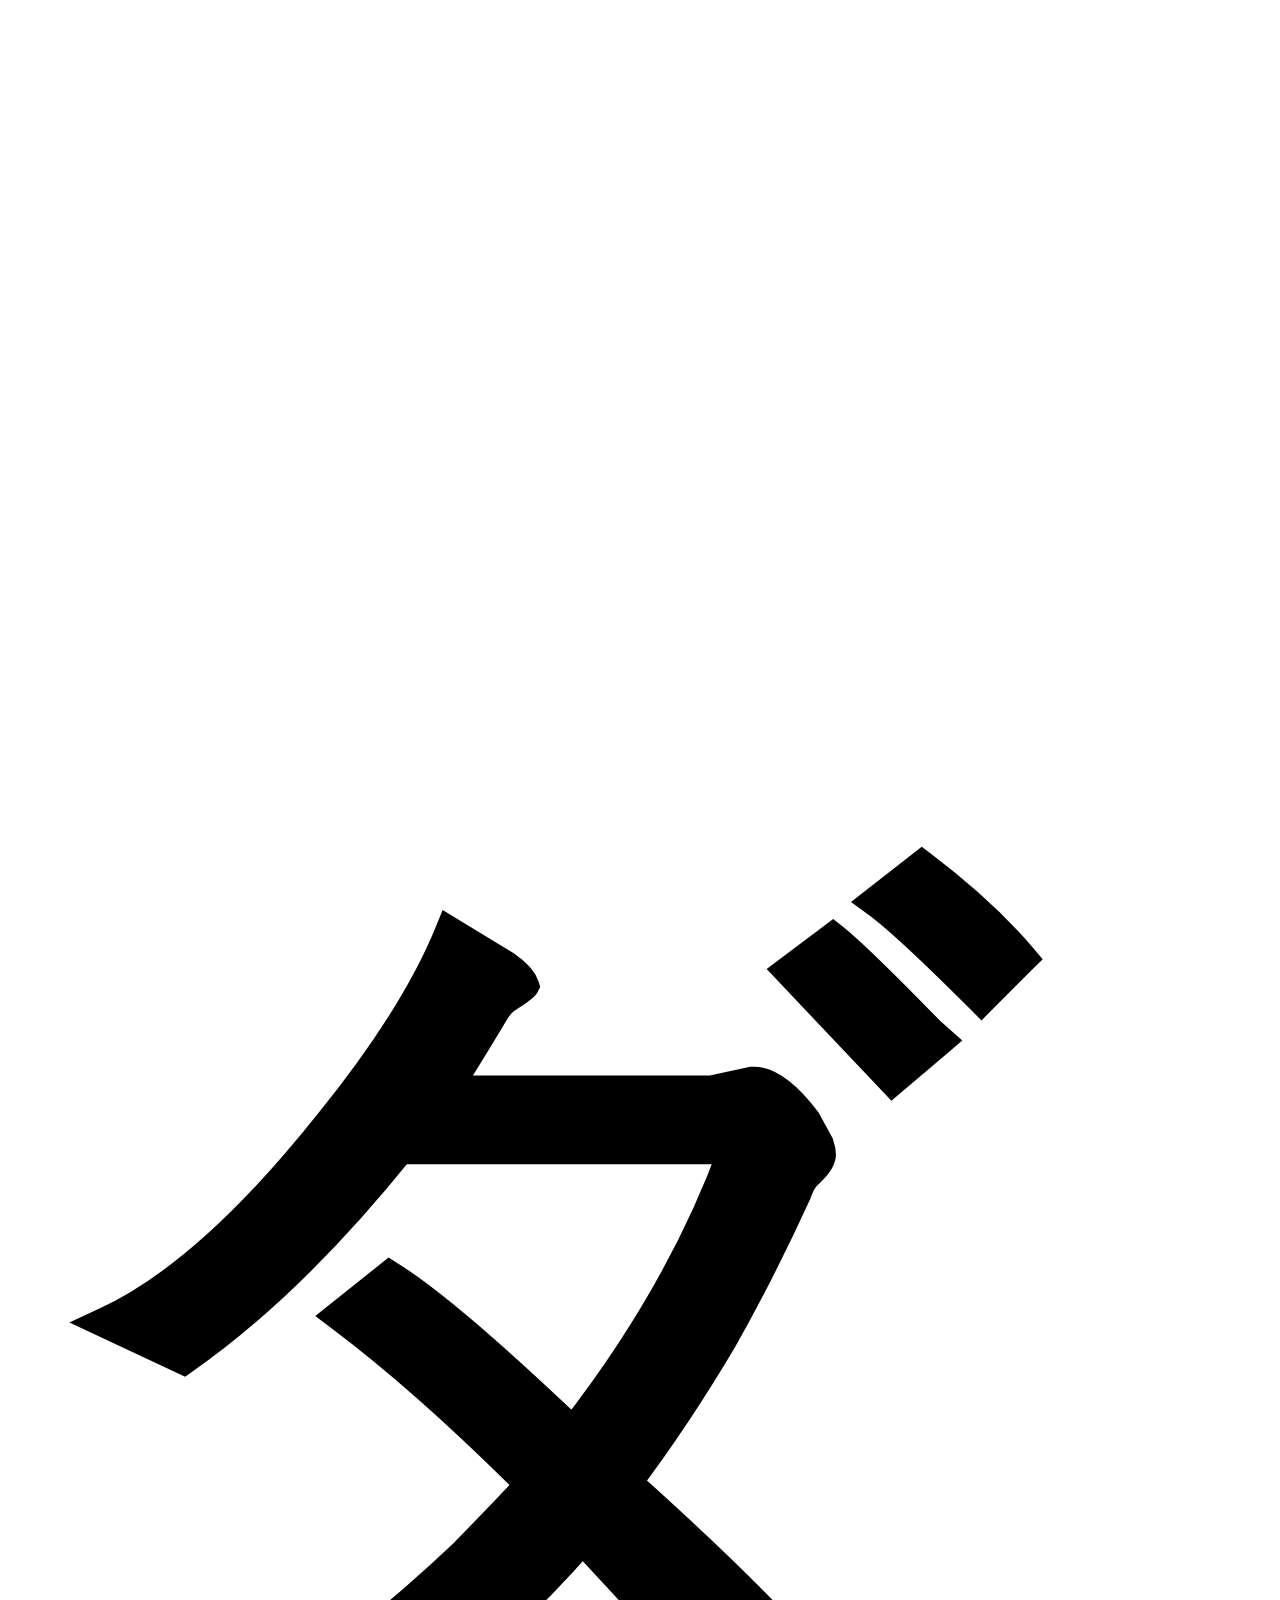
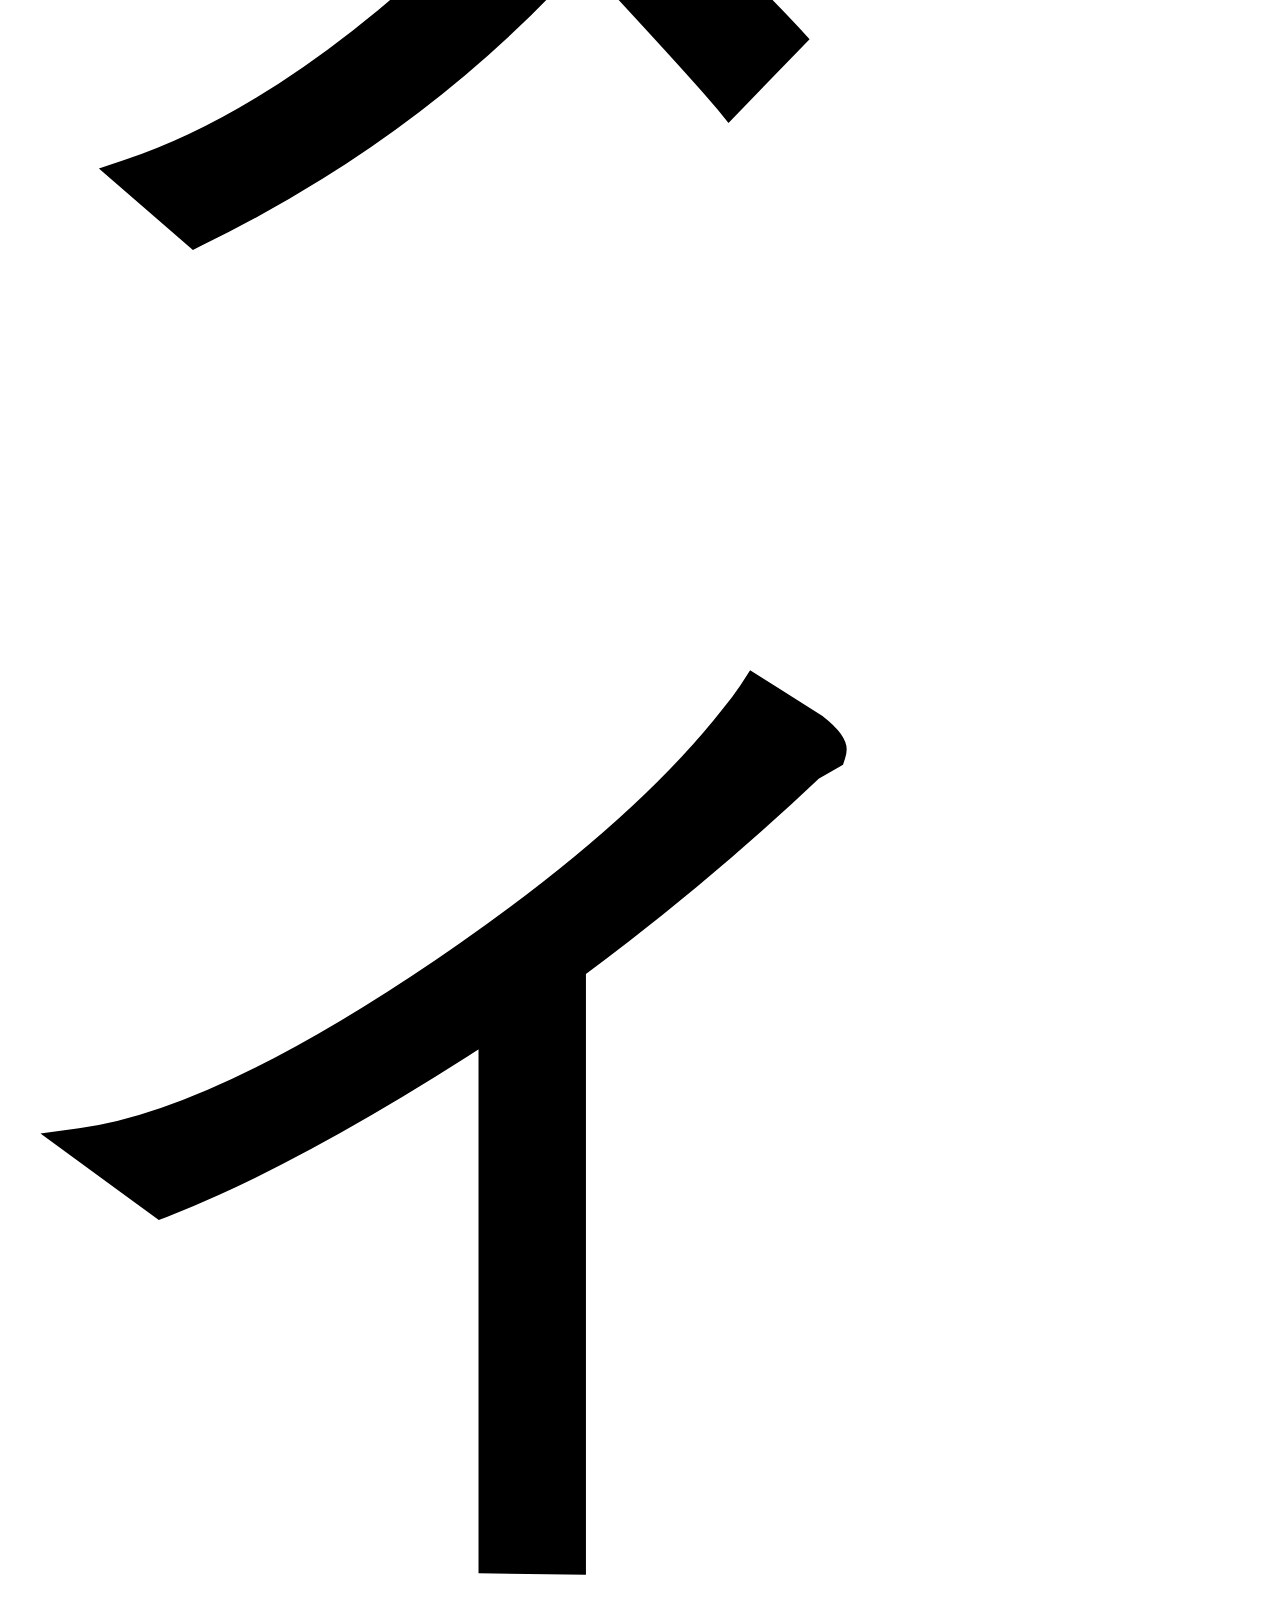
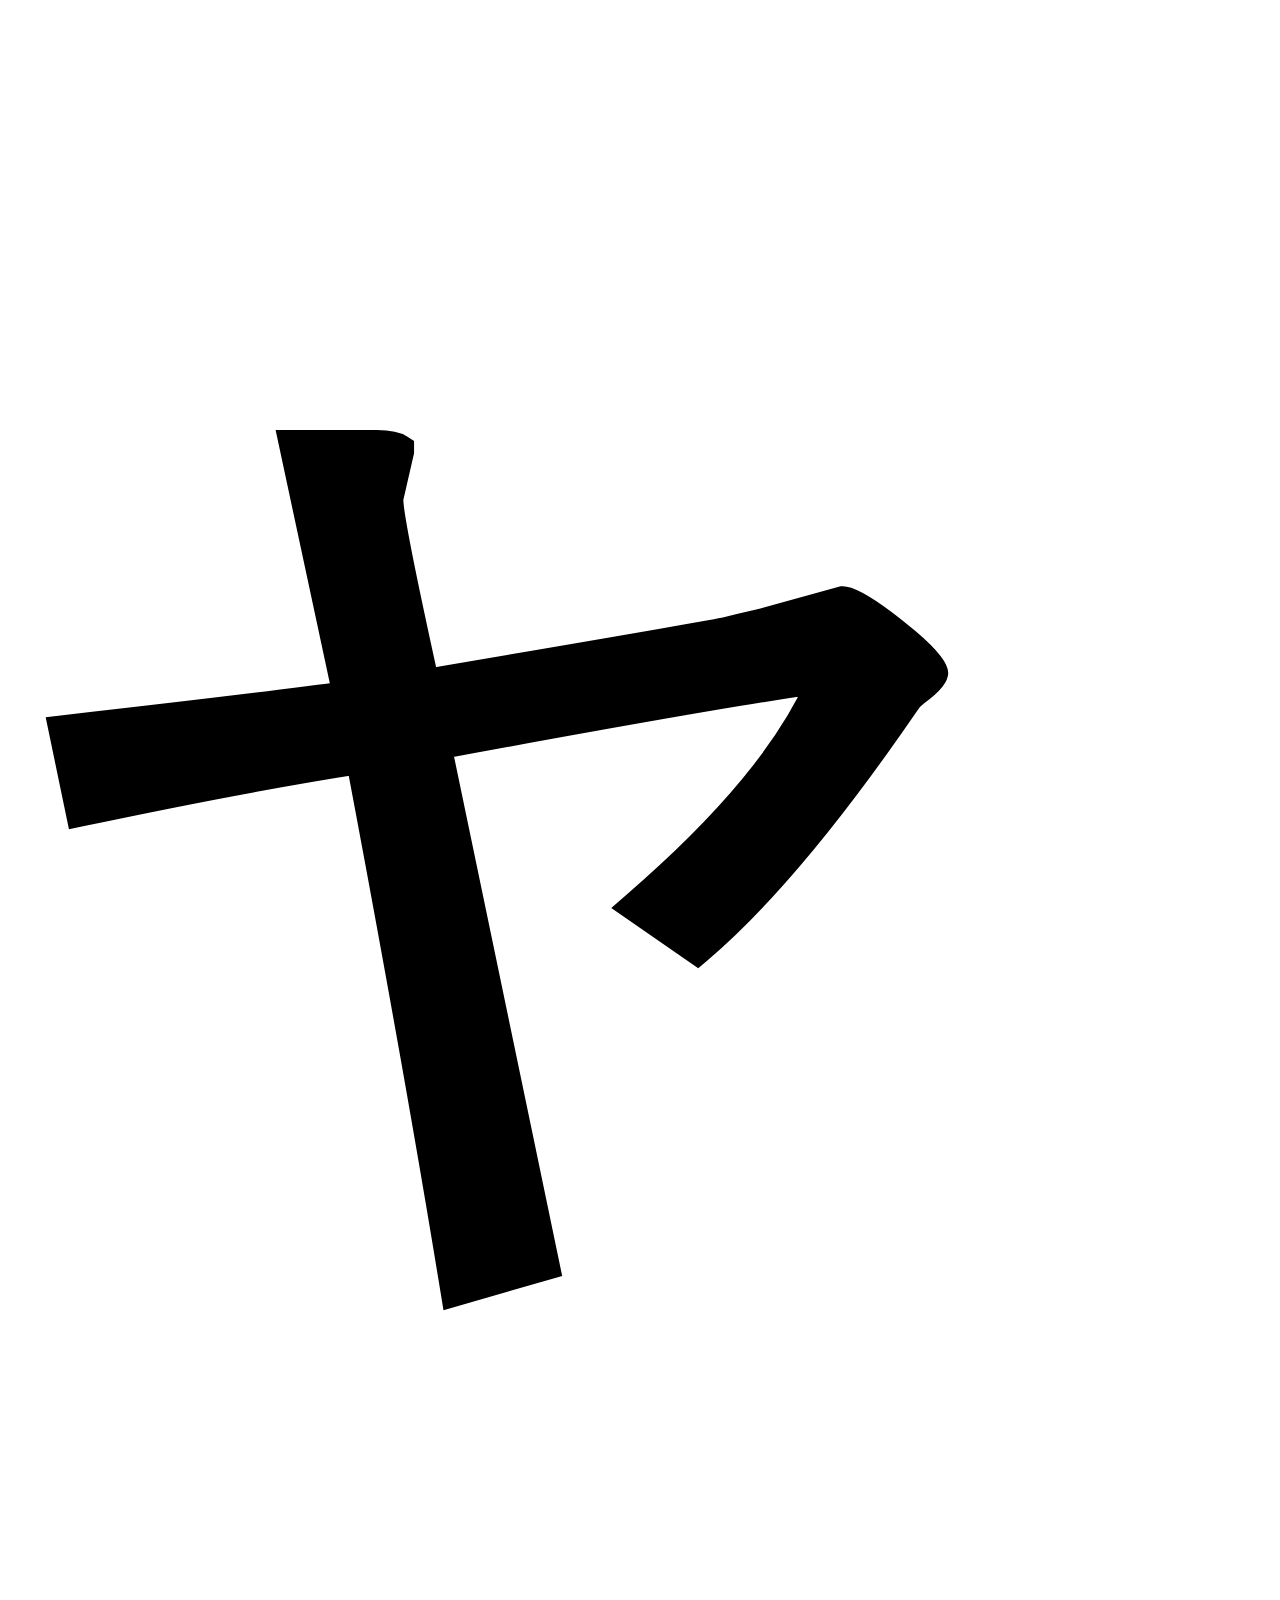
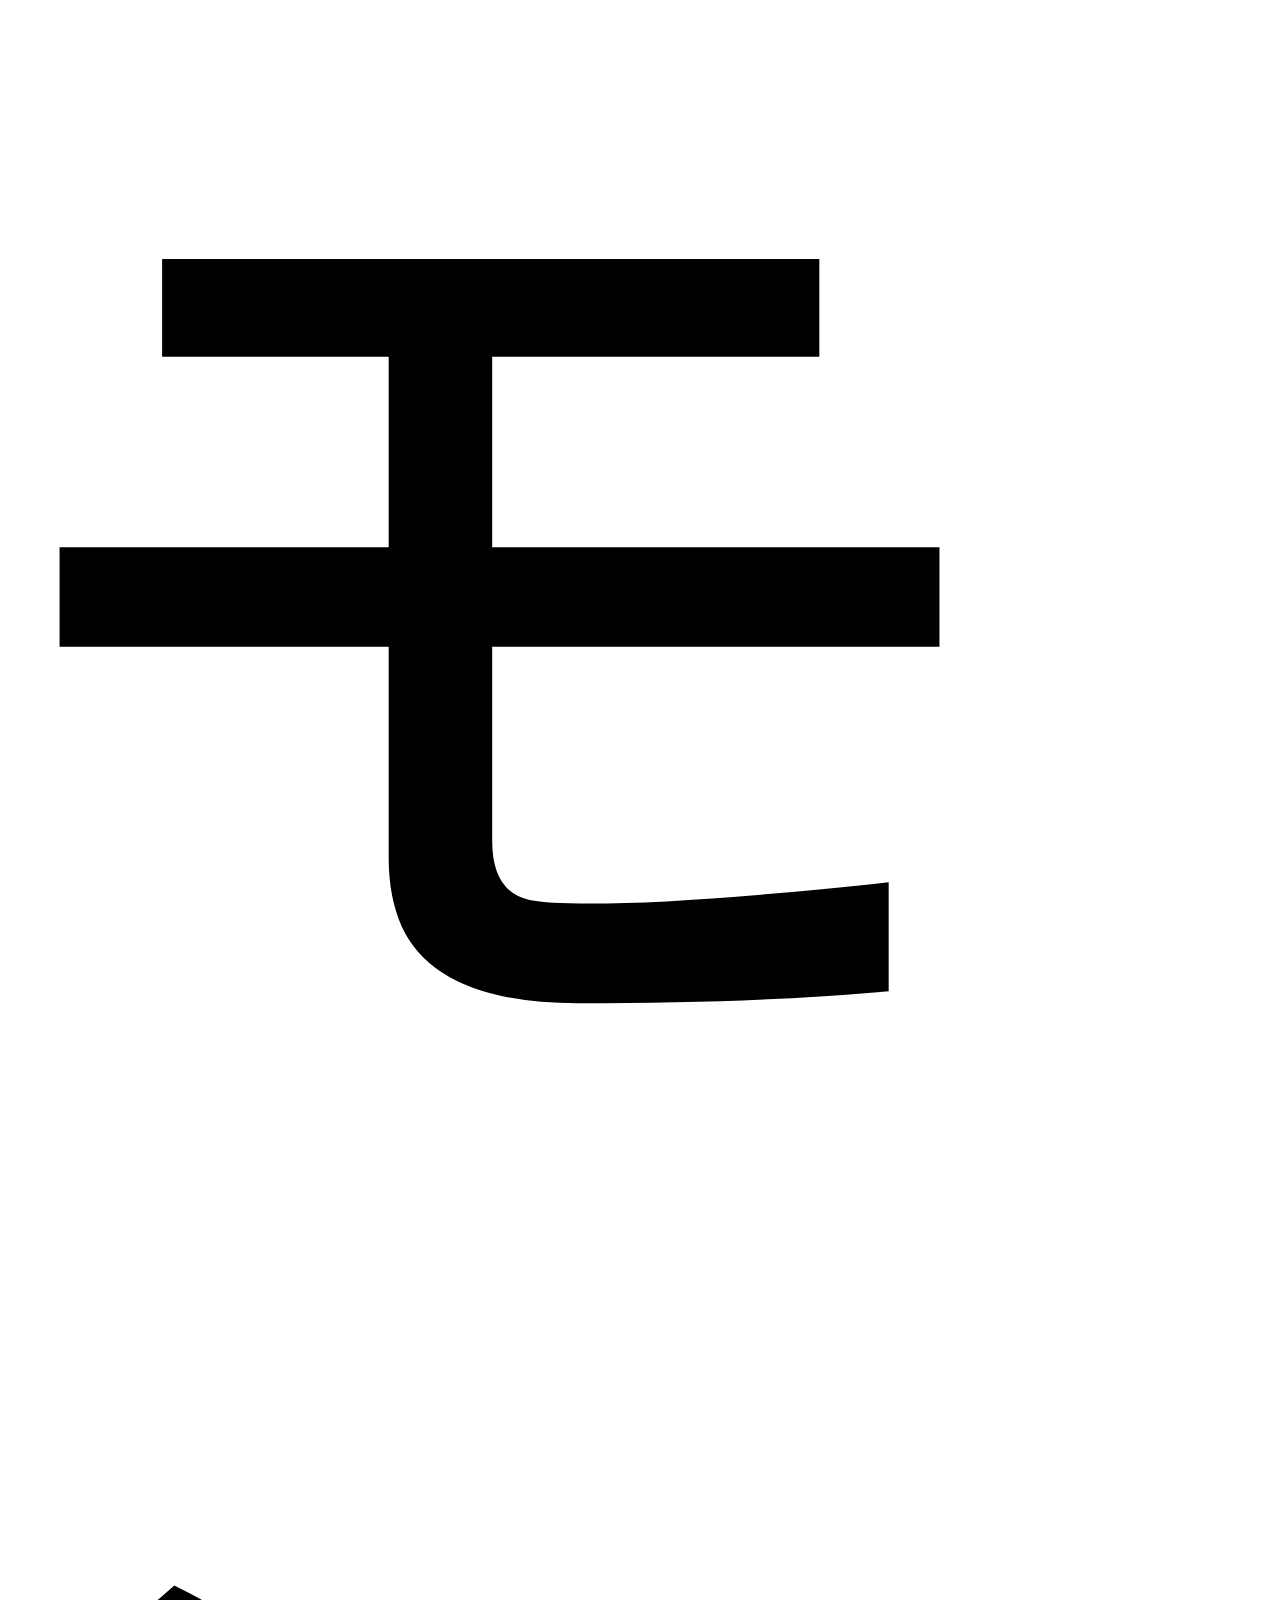
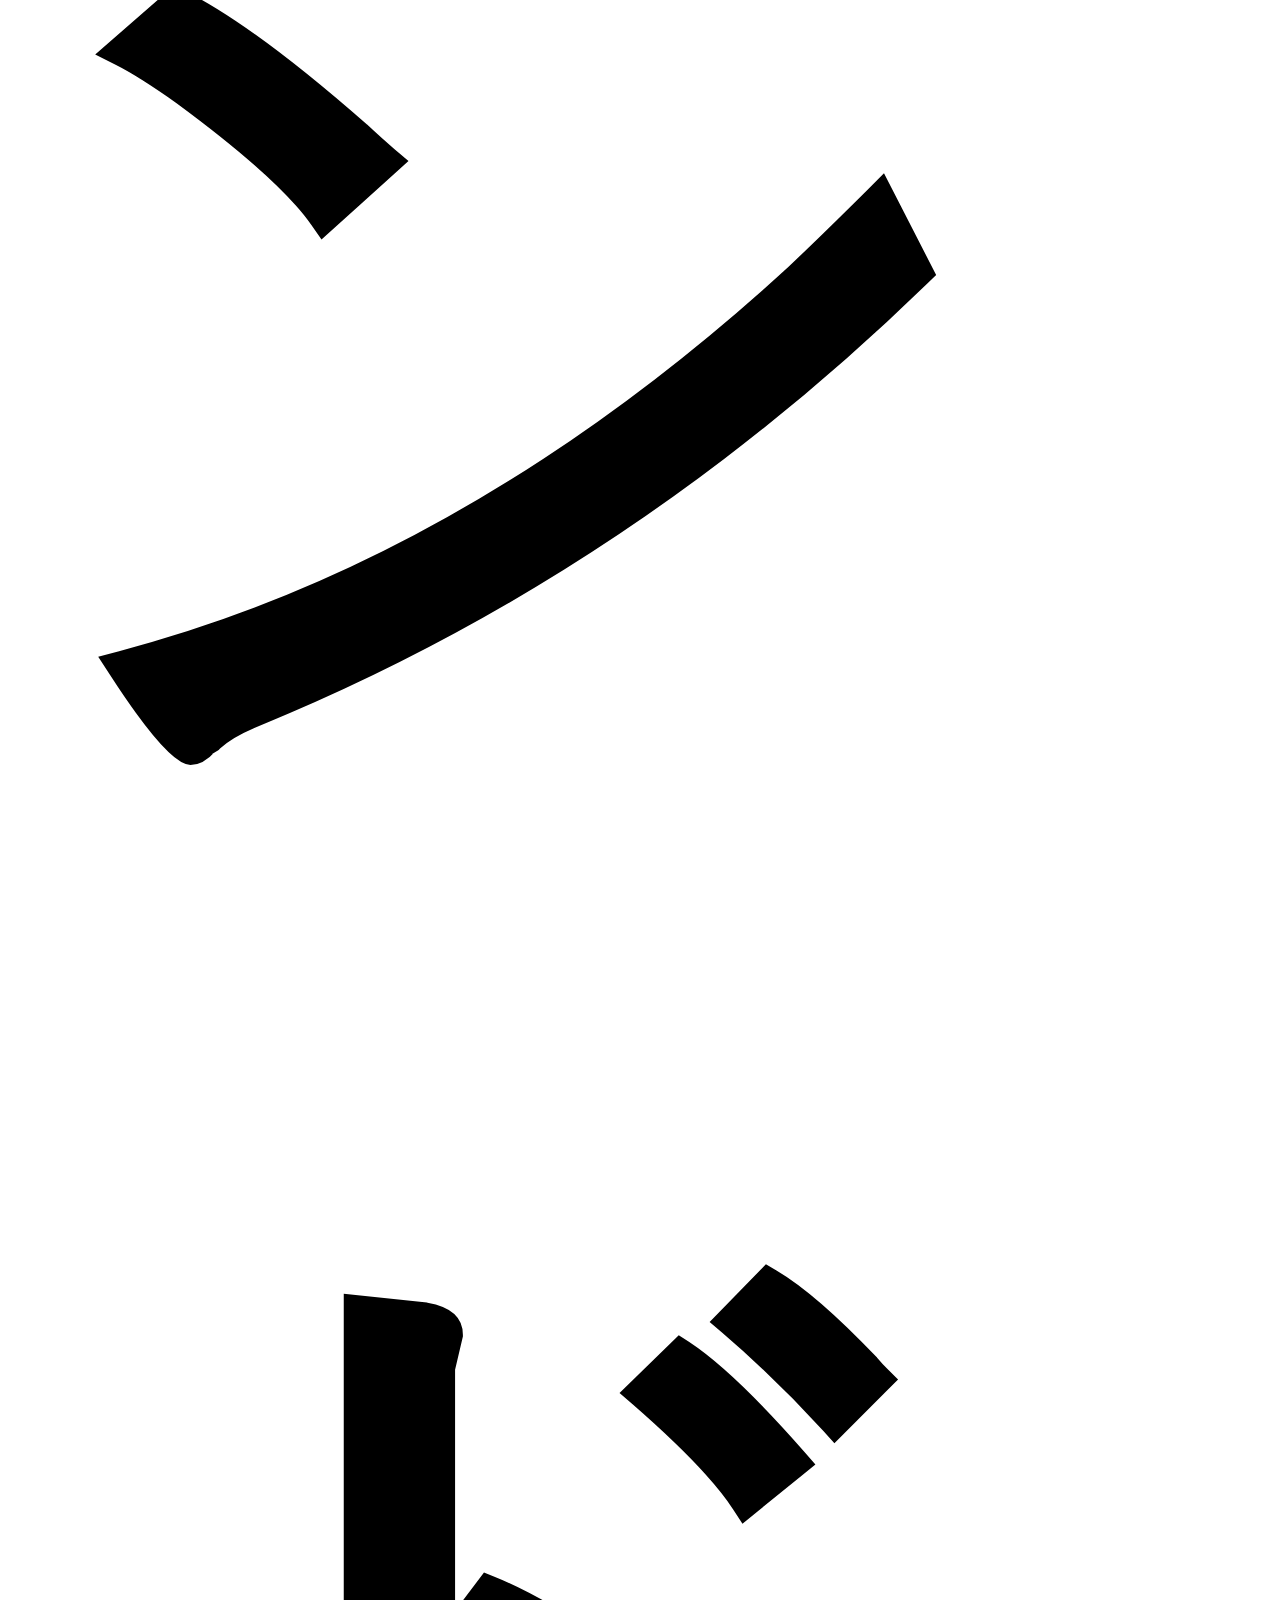
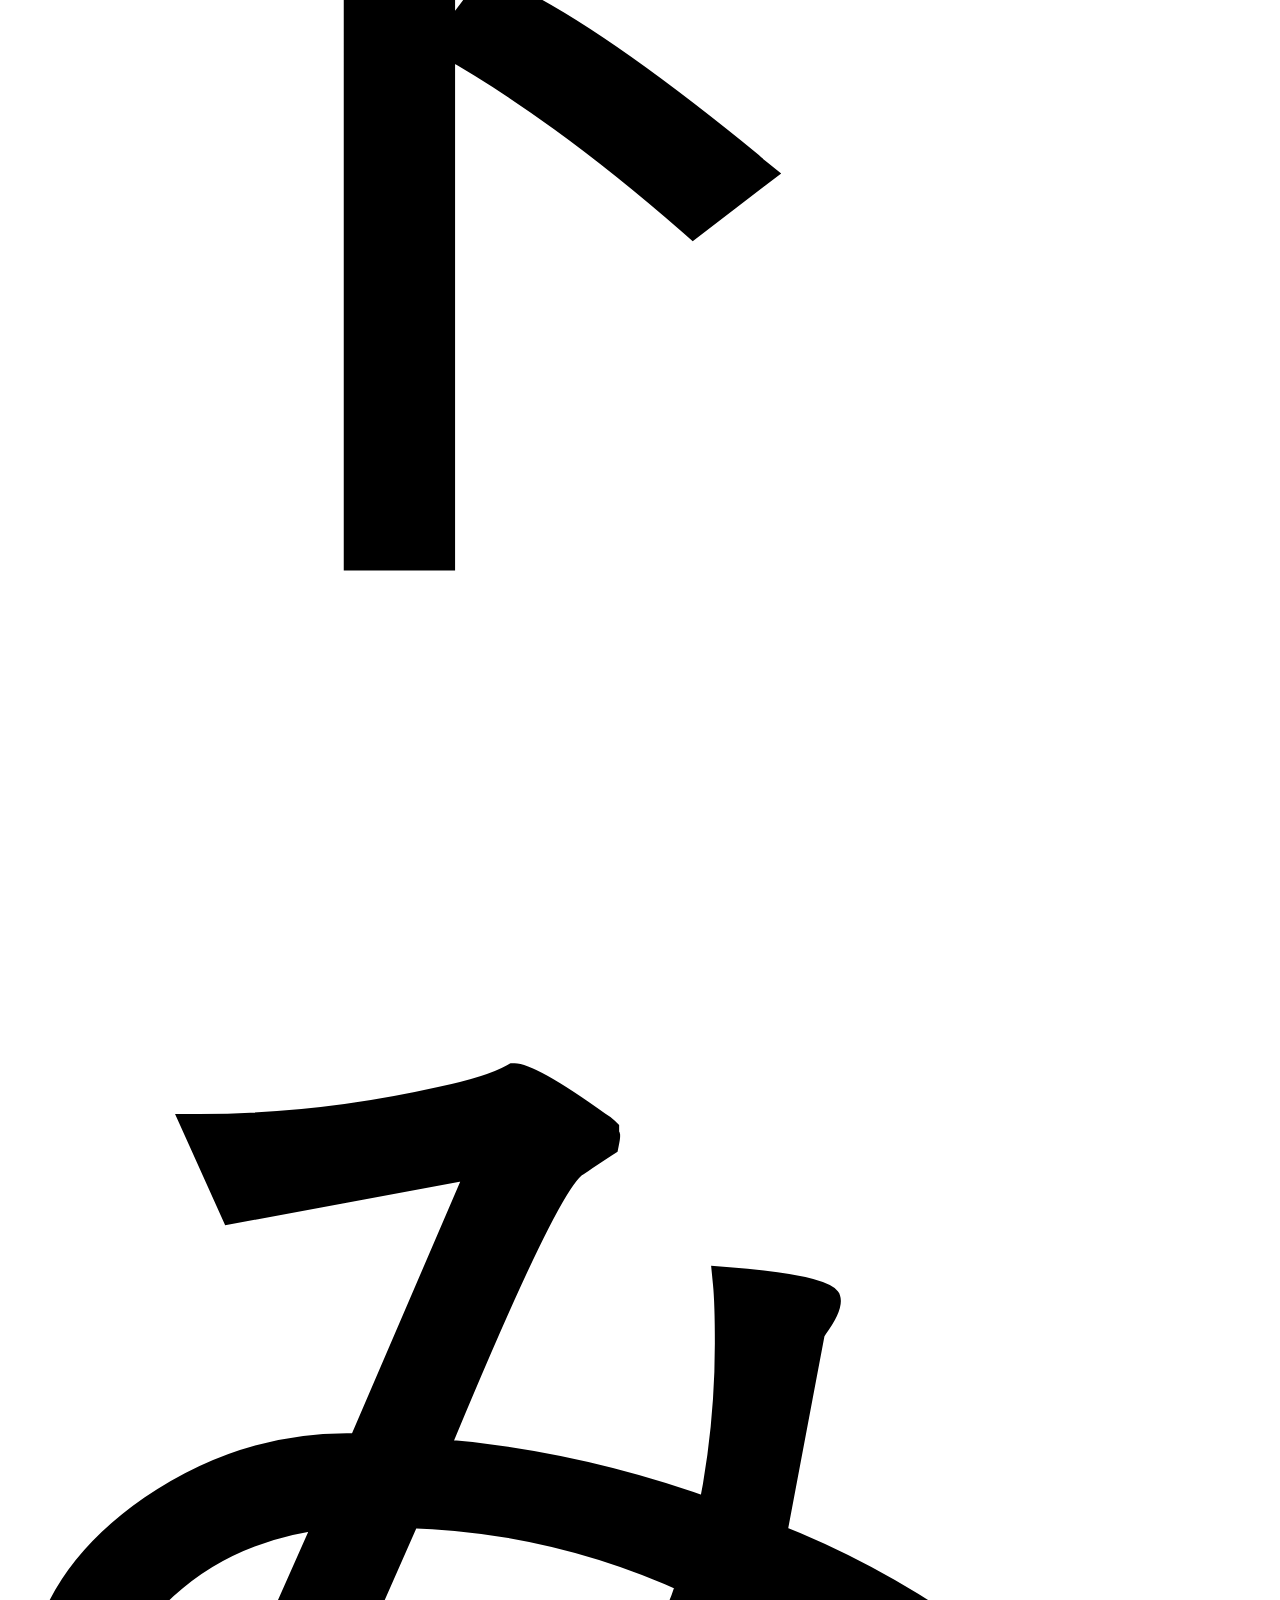
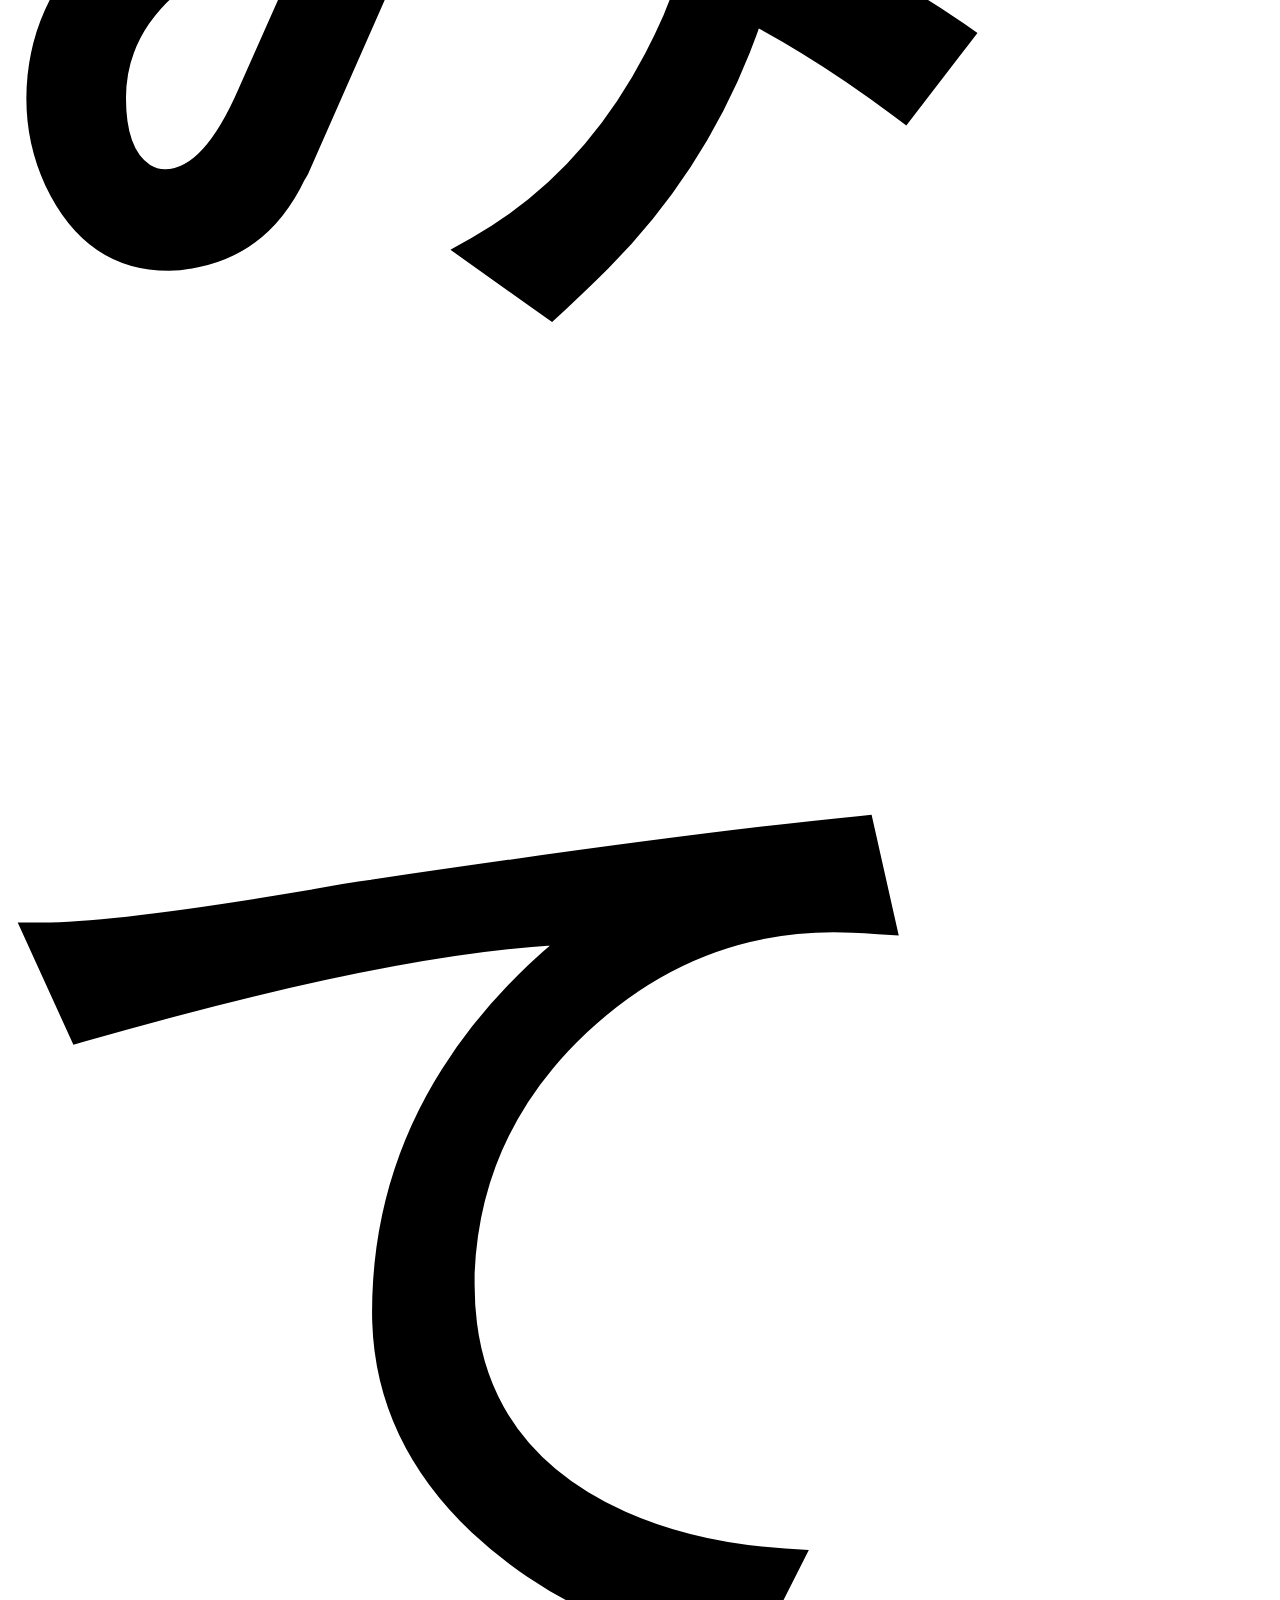
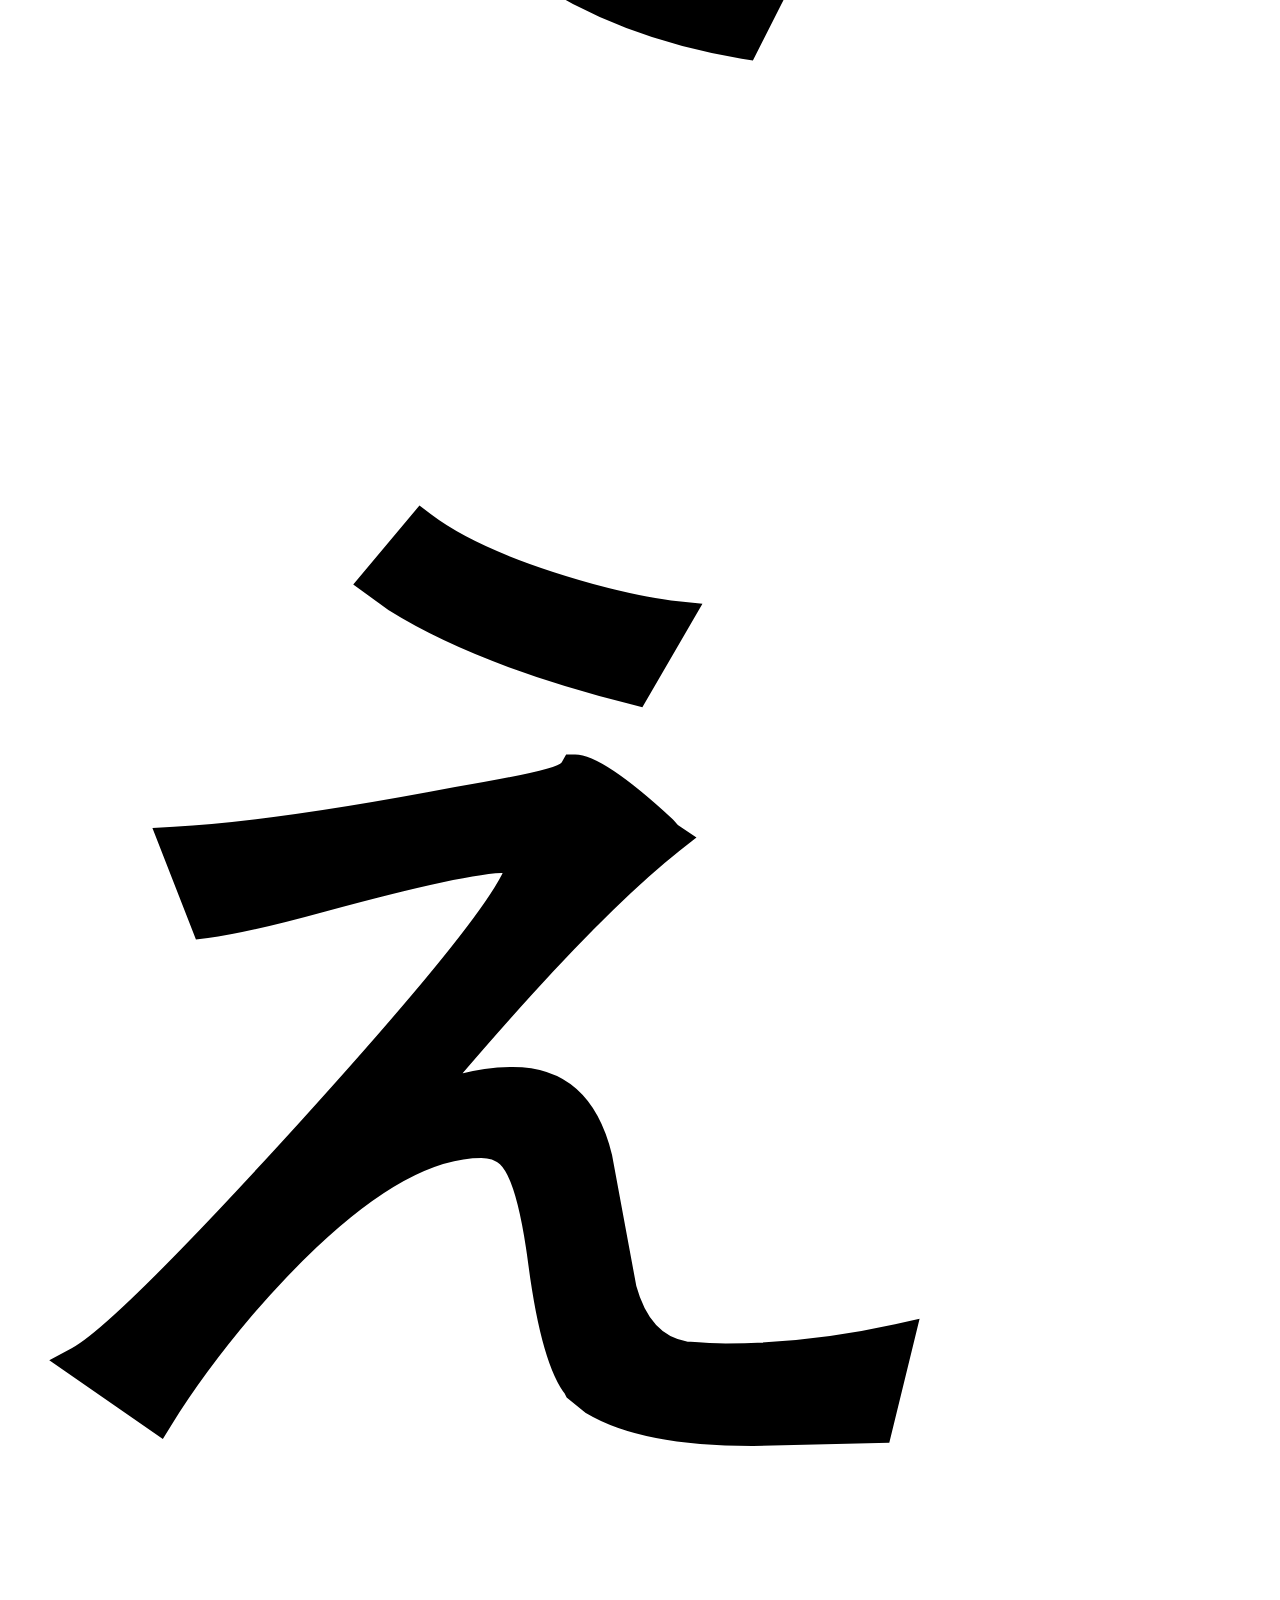
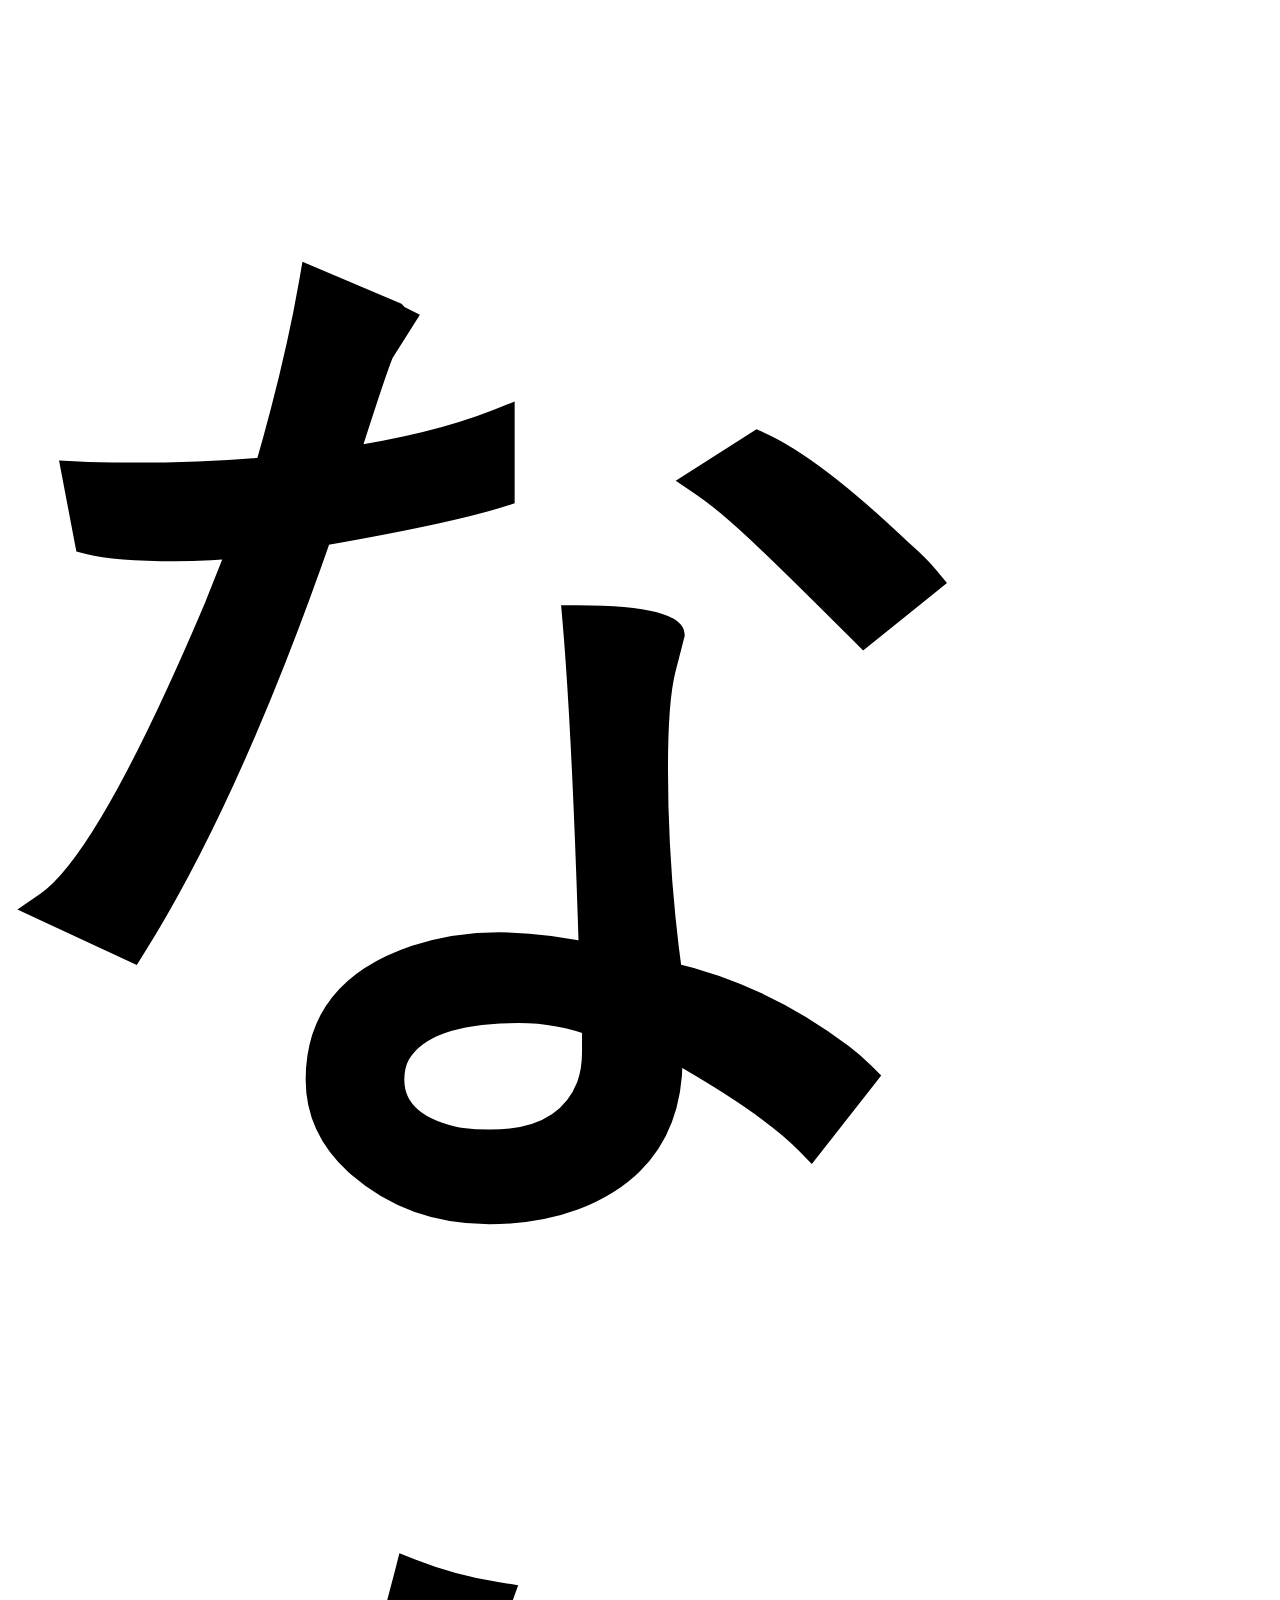
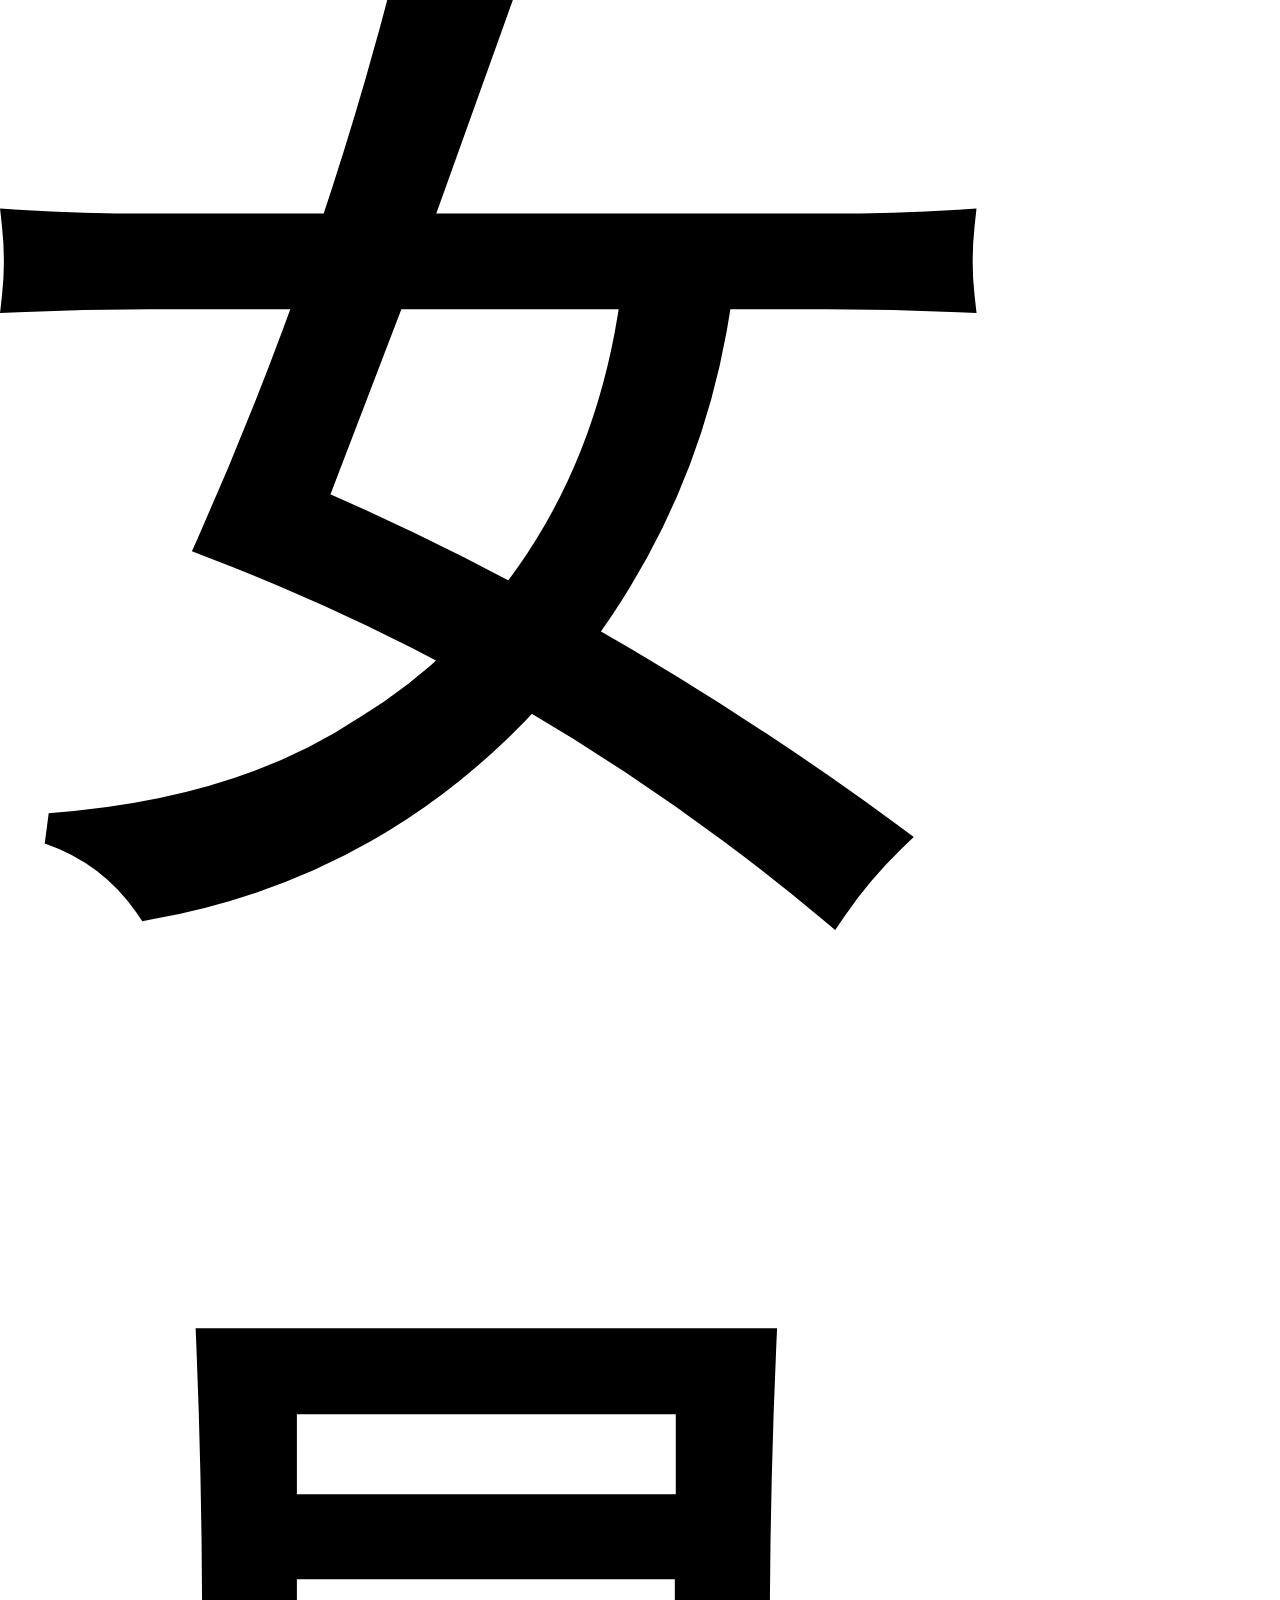
==== commit 2a591372: "Update index.html" ====
--- a/index.html
+++ b/index.html
@@ -1,277 +1,14 @@
-
 <!DOCTYPE html>
-<html lang="ja">
-<head>
-<meta charset="UTF-8">
-<meta name="viewport" content="width=device-width, initial-scale=1">
-
-<title>ページ &#8211; Write</title>
-<link rel='dns-prefetch' href='//s0.wp.com' />
-<link rel='dns-prefetch' href='//s.w.org' />
-<link rel="alternate" type="application/rss+xml" title="Write &raquo; フィード" href="http://demo.themegraphy.com/write-ja/feed/" />
-<link rel="alternate" type="application/rss+xml" title="Write &raquo; コメントフィード" href="http://demo.themegraphy.com/write-ja/comments/feed/" />
-<script type="text/javascript">
-	window._wpemojiSettings = {"baseUrl":"https:\/\/s.w.org\/images\/core\/emoji\/11\/72x72\/","ext":".png","svgUrl":"https:\/\/s.w.org\/images\/core\/emoji\/11\/svg\/","svgExt":".svg","source":{"concatemoji":"http:\/\/demo.themegraphy.com\/write-ja\/wp-includes\/js\/wp-emoji-release.min.js?ver=4.9.8"}};
-	!function(a,b,c){function d(a,b){var c=String.fromCharCode;l.clearRect(0,0,k.width,k.height),l.fillText(c.apply(this,a),0,0);var d=k.toDataURL();l.clearRect(0,0,k.width,k.height),l.fillText(c.apply(this,b),0,0);var e=k.toDataURL();return d===e}function e(a){var b;if(!l||!l.fillText)return!1;switch(l.textBaseline="top",l.font="600 32px Arial",a){case"flag":return!(b=d([55356,56826,55356,56819],[55356,56826,8203,55356,56819]))&&(b=d([55356,57332,56128,56423,56128,56418,56128,56421,56128,56430,56128,56423,56128,56447],[55356,57332,8203,56128,56423,8203,56128,56418,8203,56128,56421,8203,56128,56430,8203,56128,56423,8203,56128,56447]),!b);case"emoji":return b=d([55358,56760,9792,65039],[55358,56760,8203,9792,65039]),!b}return!1}function f(a){var c=b.createElement("script");c.src=a,c.defer=c.type="text/javascript",b.getElementsByTagName("head")[0].appendChild(c)}var g,h,i,j,k=b.createElement("canvas"),l=k.getContext&&k.getContext("2d");for(j=Array("flag","emoji"),c.supports={everything:!0,everythingExceptFlag:!0},i=0;i<j.length;i++)c.supports[j[i]]=e(j[i]),c.supports.everything=c.supports.everything&&c.supports[j[i]],"flag"!==j[i]&&(c.supports.everythingExceptFlag=c.supports.everythingExceptFlag&&c.supports[j[i]]);c.supports.everythingExceptFlag=c.supports.everythingExceptFlag&&!c.supports.flag,c.DOMReady=!1,c.readyCallback=function(){c.DOMReady=!0},c.supports.everything||(h=function(){c.readyCallback()},b.addEventListener?(b.addEventListener("DOMContentLoaded",h,!1),a.addEventListener("load",h,!1)):(a.attachEvent("onload",h),b.attachEvent("onreadystatechange",function(){"complete"===b.readyState&&c.readyCallback()})),g=c.source||{},g.concatemoji?f(g.concatemoji):g.wpemoji&&g.twemoji&&(f(g.twemoji),f(g.wpemoji)))}(window,document,window._wpemojiSettings);
-</script>
-<style type="text/css">
-	img.wp-smiley,
-	img.emoji {
-		display: inline !important;
-		border: none !important;
-		box-shadow: none !important;
-		height: 1em !important;
-		width: 1em !important;
-		margin: 0 .07em !important;
-		vertical-align: -0.1em !important;
-		background: none !important;
-		padding: 0 !important;
-	}
-</style>
-<link rel='stylesheet' id='sb_instagram_styles-css'  href='http://demo.themegraphy.com/write-ja/wp-content/plugins/instagram-feed/css/sb-instagram-2-2.min.css?ver=2.4.7' type='text/css' media='all' />
-<link rel='stylesheet' id='contact-form-7-css'  href='http://demo.themegraphy.com/write-ja/wp-content/plugins/contact-form-7/includes/css/styles.css?ver=5.1.4' type='text/css' media='all' />
-<link rel='stylesheet' id='genericons-css'  href='http://demo.themegraphy.com/write-ja/wp-content/plugins/jetpack/_inc/genericons/genericons/genericons.css?ver=3.1' type='text/css' media='all' />
-<link rel='stylesheet' id='normalize-css'  href='http://demo.themegraphy.com/write-ja/wp-content/themes/write/css/normalize.css?ver=8.0.0' type='text/css' media='all' />
-<link rel='stylesheet' id='write-style-css'  href='http://demo.themegraphy.com/write-ja/wp-content/themes/write/style.css?ver=2.1.2' type='text/css' media='all' />
-<link rel='stylesheet' id='write-style-ja-css'  href='http://demo.themegraphy.com/write-ja/wp-content/themes/write/css/ja.css' type='text/css' media='all' />
-<link rel='stylesheet' id='drawer-style-css'  href='http://demo.themegraphy.com/write-ja/wp-content/themes/write/css/drawer.css?ver=3.2.2' type='text/css' media='screen and (max-width: 782px)' />
-<link rel='stylesheet' id='jetpack_css-css'  href='http://demo.themegraphy.com/write-ja/wp-content/plugins/jetpack/css/jetpack.css?ver=6.8.1' type='text/css' media='all' />
-<script type='text/javascript' src='http://demo.themegraphy.com/write-ja/wp-includes/js/jquery/jquery.js?ver=1.12.4'></script>
-<script type='text/javascript' src='http://demo.themegraphy.com/write-ja/wp-includes/js/jquery/jquery-migrate.min.js?ver=1.4.1'></script>
-<script type='text/javascript' src='http://demo.themegraphy.com/write-ja/wp-content/themes/write/js/iscroll.js?ver=5.2.0'></script>
-<script type='text/javascript' src='http://demo.themegraphy.com/write-ja/wp-content/themes/write/js/drawer.js?ver=3.2.2'></script>
-<link rel='https://api.w.org/' href='http://demo.themegraphy.com/write-ja/wp-json/' />
-<link rel="EditURI" type="application/rsd+xml" title="RSD" href="http://demo.themegraphy.com/write-ja/xmlrpc.php?rsd" />
-<link rel="wlwmanifest" type="application/wlwmanifest+xml" href="http://demo.themegraphy.com/write-ja/wp-includes/wlwmanifest.xml" /> 
-<meta name="generator" content="WordPress 4.9.8" />
-<link rel="canonical" href="http://demo.themegraphy.com/write-ja/page/" />
-<link rel='shortlink' href='http://demo.themegraphy.com/write-ja/?p=1806' />
-<link rel="alternate" type="application/json+oembed" href="http://demo.themegraphy.com/write-ja/wp-json/oembed/1.0/embed?url=http%3A%2F%2Fdemo.themegraphy.com%2Fwrite-ja%2Fpage%2F" />
-<link rel="alternate" type="text/xml+oembed" href="http://demo.themegraphy.com/write-ja/wp-json/oembed/1.0/embed?url=http%3A%2F%2Fdemo.themegraphy.com%2Fwrite-ja%2Fpage%2F&#038;format=xml" />
-<style type='text/css'>img#wpstats{display:none}</style>	<style type="text/css">
-		/* Colors */
-				
-				/* Home Text */
-			/* .home-text {
-											} */
-						</style>
-	
-<!-- Jetpack Open Graph Tags -->
-<meta property="og:type" content="article" />
-<meta property="og:title" content="ページ" />
-<meta property="og:url" content="http://demo.themegraphy.com/write-ja/page/" />
-<meta property="og:description" content="吾輩は猫である。名前はまだ無い。どこで生れたかとんと見当がつかぬ。何でも薄暗いじめじめした所でニャーニャー泣い&hellip;" />
-<meta property="article:published_time" content="2014-07-13T04:08:33+00:00" />
-<meta property="article:modified_time" content="2014-07-13T04:08:33+00:00" />
-<meta property="og:site_name" content="Write" />
-<meta property="og:image" content="http://demo.themegraphy.com/write-ja/wp-content/uploads/sites/14/2018/09/roman-mager-59779-unsplash.jpg" />
-<meta property="og:image:width" content="1280" />
-<meta property="og:image:height" content="947" />
-<meta property="og:locale" content="ja_JP" />
-<meta name="twitter:text:title" content="ページ" />
-<meta name="twitter:image" content="http://demo.themegraphy.com/write-ja/wp-content/uploads/sites/14/2018/09/roman-mager-59779-unsplash.jpg?w=640" />
-<meta name="twitter:card" content="summary_large_image" />
-
-<!-- End Jetpack Open Graph Tags -->
-</head>
-
-<body class="page-template-default page page-id-1806 page-parent logged-in drawer header-side footer-side large-thumbnail footer-3 has-avatars">
-<div id="page" class="hfeed site">
-	<a class="skip-link screen-reader-text" href="#content">コンテンツへスキップ</a>
-
-	<header id="masthead" class="site-header">
-
-		<div class="site-top">
-			<div class="site-top-table">
-				<div class="site-branding">
-									<div class="site-title"><a href="http://demo.themegraphy.com/write-ja/" rel="home">Write</a></div>
-					<div class="site-description">書くためのテーマ</div>
-				</div><!-- .site-branding -->
-
-								<nav id="site-navigation" class="main-navigation">
-					<button class="drawer-toggle drawer-hamburger">
-						<span class="screen-reader-text">メニュー</span>
-						<span class="drawer-hamburger-icon"></span>
-					</button>
-					<div class="drawer-nav">
-						<div class="drawer-content">
-							<div class="drawer-content-inner">
-							<div class="menu-demo-container"><ul id="menu-demo" class="menu"><li id="menu-item-2218" class="menu-item menu-item-type-custom menu-item-object-custom menu-item-home menu-item-has-children menu-item-2218"><a href="http://demo.themegraphy.com/write-ja/">ホーム</a>
-<ul class="sub-menu">
-	<li id="menu-item-2221" class="menu-item menu-item-type-custom menu-item-object-custom menu-item-2221"><a href="http://demo.themegraphy.com/write-ja/wp-admin/customize.php">→カスタマイズ</a></li>
-</ul>
-</li>
-<li id="menu-item-2337" class="menu-item menu-item-type-post_type menu-item-object-page current-menu-item page_item page-item-1806 current_page_item menu-item-has-children menu-item-2337"><a href="http://demo.themegraphy.com/write-ja/page/">ページ</a>
-<ul class="sub-menu">
-	<li id="menu-item-2317" class="menu-item menu-item-type-post_type menu-item-object-page menu-item-2317"><a href="http://demo.themegraphy.com/write-ja/page/page-without-featured-image/">アイキャッチ画像無しのページ</a></li>
-	<li id="menu-item-2316" class="menu-item menu-item-type-post_type menu-item-object-page menu-item-2316"><a href="http://demo.themegraphy.com/write-ja/page/page-fullwidth-template/">ページ (全幅テンプレート)</a></li>
-</ul>
-</li>
-<li id="menu-item-2336" class="menu-item menu-item-type-post_type menu-item-object-page menu-item-2336"><a href="http://demo.themegraphy.com/write-ja/typography/">タイポグラフィー</a></li>
-<li id="menu-item-2335" class="menu-item menu-item-type-post_type menu-item-object-page menu-item-2335"><a href="http://demo.themegraphy.com/write-ja/contact/">お問い合わせ</a></li>
-</ul></div>														<form role="search" method="get" class="search-form" action="http://demo.themegraphy.com/write-ja/">
-				<label>
-					<span class="screen-reader-text">検索:</span>
-					<input type="search" class="search-field" placeholder="検索 &hellip;" value="" name="s" />
-				</label>
-				<input type="submit" class="search-submit" value="検索" />
-			</form>														</div><!-- .drawer-content-inner -->
-						</div><!-- .drawer-content -->
-					</div><!-- .drawer-nav -->
-				</nav><!-- #site-navigation -->
-							</div><!-- .site-top-table -->
-		</div><!-- .site-top -->
-
-		
-		
-	</header><!-- #masthead -->
-
-	<div id="content" class="site-content">
-
-<div class="post-thumbnail-large""><img width="1035" height="500" src="http://demo.themegraphy.com/write-ja/wp-content/uploads/sites/14/2018/09/roman-mager-59779-unsplash-1035x500.jpg" class="attachment-write-post-thumbnail-large size-write-post-thumbnail-large wp-post-image" alt="" data-attachment-id="2297" data-permalink="http://demo.themegraphy.com/write-ja/page/roman-mager-59779-unsplash/" data-orig-file="http://demo.themegraphy.com/write-ja/wp-content/uploads/sites/14/2018/09/roman-mager-59779-unsplash.jpg" data-orig-size="1280,947" data-comments-opened="0" data-image-meta="{&quot;aperture&quot;:&quot;0&quot;,&quot;credit&quot;:&quot;&quot;,&quot;camera&quot;:&quot;&quot;,&quot;caption&quot;:&quot;&quot;,&quot;created_timestamp&quot;:&quot;0&quot;,&quot;copyright&quot;:&quot;&quot;,&quot;focal_length&quot;:&quot;0&quot;,&quot;iso&quot;:&quot;0&quot;,&quot;shutter_speed&quot;:&quot;0&quot;,&quot;title&quot;:&quot;&quot;,&quot;orientation&quot;:&quot;0&quot;}" data-image-title="roman-mager-59779-unsplash" data-image-description="" data-medium-file="http://demo.themegraphy.com/write-ja/wp-content/uploads/sites/14/2018/09/roman-mager-59779-unsplash-300x222.jpg" data-large-file="http://demo.themegraphy.com/write-ja/wp-content/uploads/sites/14/2018/09/roman-mager-59779-unsplash-700x518.jpg" /></div>
-
-<div id="primary" class="content-area">
-	<main id="main" class="site-main">
-
-	
-		
-<article id="post-1806" class="post-1806 page type-page status-publish has-post-thumbnail hentry">
-		<header class="entry-header">
-				<h1 class="entry-title">ページ</h1>
-			</header><!-- .entry-header -->
-	
-	<div class="entry-content">
-		<p class="intro">吾輩は猫である。名前はまだ無い。どこで生れたかとんと見当がつかぬ。何でも薄暗いじめじめした所でニャーニャー泣いていた事だけは記憶している。吾輩はここで始めて人間というものを見た。</p>
-<p>しかもあとで聞くとそれは書生という人間中で一番獰悪な種族であったそうだ。この書生というのは時々我々を捕えて煮て食うという話である。しかしその当時は何という考もなかったから別段恐しいとも思わなかった。ただ彼の掌に載せられてスーと持ち上げられた時何だかフワフワした感じがあったばかりである。掌の上で少し落ちついて書生の顔を見たのがいわゆる人間というものの見始であろう。<br />
-<span id="more-1806"></span><br />
-<img src="http://demo.themegraphy.com/write-ja/wp-content/uploads/sites/14/2016/04/photo-1441986380878-c4248f5b8b5b-700x467.jpg" alt="" width="700" height="467" class="alignnone size-large wp-image-2186" /></p>
-<p>この時妙なものだと思った感じが今でも残っている。第一毛をもって装飾されべきはずの顔がつるつるしてまるで薬缶だ。その後猫にもだいぶ逢ったがこんな片輪には一度も出会わした事がない。のみならず顔の真中があまりに突起している。そうしてその穴の中から時々ぷうぷうと煙を吹く。どうも咽せぽくて実に弱った。これが人間の飲む煙草というものである事はようやくこの頃知った。この書生の掌の裏でしばらくはよい心持に坐っておったが、しばらくすると非常な速力で運転し始めた。</p>
-<h2>書生が動くのか自分だけが動くのか分らないが</h2>
-<p>無暗に眼が廻る。胸が悪くなる。到底助からないと思っていると、どさりと音がして眼から火が出た。それまでは記憶しているがあとは何の事やらいくら考え出そうとしても分らない。ふと気が付いて見ると書生はいない。たくさんおった兄弟が一疋も見えぬ。肝心の母親さえ姿を隠してしまった。その上今までの所とは違って無暗に明るい。眼を明いていられぬくらいだ。はてな何でも容子がおかしいと、のそのそ這い出して見ると非常に痛い。</p>
-<blockquote><p>吾輩は藁の上から急に笹原の中へ棄てられたのである。ようやくの思いで笹原を這い出すと向うに大きな池がある。吾輩は池の前に坐ってどうしたらよかろうと考えて見た。別にこれという分別も出ない。しばらくして泣いたら書生がまた迎に来てくれるかと考え付いた。ニャー、ニャーと試みにやって見たが誰も来ない。そのうち池の上をさらさらと風が渡って日が暮れかかる。腹が非常に減って来た。泣きたくても声が出ない。</p></blockquote>
-<p>仕方がない、何でもよいから食物のある所まであるこうと決心をしてそろりそろりと池を左りに廻り始めた。どうも非常に苦しい。そこを我慢して無理やりに這って行くとようやくの事で何となく人間臭い所へ出た。ここへ這入ったら、どうにかなると思って竹垣の崩れた穴から、とある邸内にもぐり込んだ。縁は不思議なもので、もしこの竹垣が破れていなかったなら、吾輩はついに路傍に餓死したかも知れんのである。一樹の蔭とはよく云ったものだ。この垣根の穴は今日に至るまで吾輩が隣家の三毛を訪問する時の通路になっている。</p>
-			</div><!-- .entry-content -->
-</article><!-- #post-## -->
-		
-	
-	</main><!-- #main -->
-</div><!-- #primary -->
-
-
-	</div><!-- #content -->
-
-	<footer id="colophon" class="site-footer">
-
-		
-	<div id="supplementary" class="footer-widget-area" role="complementary">
-		<div class="footer-widget-table">
-			<div class="footer-widget-side">
-								<div class="footer-widget-1 widget-area">
-					<aside id="write_profile-2" class="widget widget_write_profile">		<div class="profilewidget">
-							<div class="profilewidget-profile"><img src="http://demo.themegraphy.com/graphy/wp-content/uploads/sites/4/2016/06/profile-m.png" alt="John Doe" /></div>
-						<div class="profilewidget-meta">
-				<div class="profilewidget-name"><strong>John Doe</strong></div>
-								<div class="profilewidget-link menu">
-					<a href="https://twitter.com/WordPress"></a>					<a href="https://www.facebook.com/WordPress"></a>					<a href="https://www.instagram.com/unsplash/"></a>																								</div>
-							</div>
-			<div class="profilewidget-text">これはプロフィールウィジェットです。ここにはプロフィール画像・名前・自己紹介文・ソーシャルリンク（最大7つ）を設定することができます。</div>
-		</div>
-		</aside>				</div><!-- .footer-widget-1 -->
-							</div><!-- .footer-widget-side -->
-			<div class="footer-widget-main">
-				<div class="footer-widget">
-										<div class="footer-widget-2 widget-area">
-						<aside id="text-2" class="widget widget_text"><h2 class="widget-title">フッター右</h2>			<div class="textwidget"><div class="footer-widget-2 widget-area">
-<aside id="text-3" class="widget widget_text">
-<div class="textwidget">
-<p>3つのフッター右ウィジェットエリアはフッターの右側に表示され、使用する数によって幅は自動的に調整されます。1つも使用しない場合は表示されません。</p>
-</div>
-</aside>
-</div>
-</div>
-		</aside>					</div><!-- .footer-widget-2 -->
-															<div class="footer-widget-3 widget-area">
-								<aside id="recent-posts-3" class="widget widget_recent_entries">		<h2 class="widget-title">最近の投稿</h2>		<ul>
-											<li>
-					<a href="http://demo.themegraphy.com/write-ja/2018/09/01/theme-for-writing/">書くためのテーマ</a>
-											<span class="post-date">2018年9月1日</span>
-									</li>
-											<li>
-					<a href="http://demo.themegraphy.com/write-ja/2018/03/05/standard-post-with-images/">画像付きの投稿</a>
-											<span class="post-date">2018年3月5日</span>
-									</li>
-											<li>
-					<a href="http://demo.themegraphy.com/write-ja/2018/03/05/standard-post-with-quotes/">引用付きの投稿</a>
-											<span class="post-date">2018年3月5日</span>
-									</li>
-					</ul>
-		</aside>					</div><!-- .footer-widget-3 -->
-															<div class="footer-widget-4 widget-area">
-						<aside id="categories-3" class="widget widget_categories"><h2 class="widget-title">カテゴリー</h2>		<ul>
-	<li class="cat-item cat-item-2"><a href="http://demo.themegraphy.com/write-ja/category/%e3%82%b5%e3%83%b3%e3%83%97%e3%83%ab%e6%8a%95%e7%a8%bf/" >サンプル投稿</a>
-</li>
-	<li class="cat-item cat-item-3"><a href="http://demo.themegraphy.com/write-ja/category/%e6%8a%95%e7%a8%bf%e3%83%95%e3%82%a9%e3%83%bc%e3%83%9e%e3%83%83%e3%83%88/" title="このカテゴリーの投稿は投稿フォーマットをテストしています。">投稿フォーマット</a>
-</li>
-	<li class="cat-item cat-item-4"><a href="http://demo.themegraphy.com/write-ja/category/%e6%99%ae%e9%80%9a%e3%81%ae%e6%8a%95%e7%a8%bf/" >普通の投稿</a>
-</li>
-		</ul>
-</aside><aside id="search-3" class="widget widget_search"><form role="search" method="get" class="search-form" action="http://demo.themegraphy.com/write-ja/">
-				<label>
-					<span class="screen-reader-text">検索:</span>
-					<input type="search" class="search-field" placeholder="検索 &hellip;" value="" name="s" />
-				</label>
-				<input type="submit" class="search-submit" value="検索" />
-			</form></aside>					</div><!-- .footer-widget-4 -->
-									</div><!-- .footer-widget -->
-			</div><!-- .footer-widget-main -->
-		</div><!-- .footer-widget-table -->
-	</div><!-- #supplementary -->
-
-		<div class="site-bottom">
-			<div class="site-bottom-table">
-				<nav id="footer-social-link" class="footer-social-link social-link">
-									<div class="menu-social-container"><ul id="menu-social" class="menu"><li id="menu-item-2217" class="menu-item menu-item-type-custom menu-item-object-custom menu-item-2217"><a href="https://twitter.com/WordPress"><span class="screen-reader-text">Twitter</span></a></li>
-<li id="menu-item-2219" class="menu-item menu-item-type-custom menu-item-object-custom menu-item-2219"><a href="https://www.facebook.com/WordPress"><span class="screen-reader-text">Facebook</span></a></li>
-<li id="menu-item-2220" class="menu-item menu-item-type-custom menu-item-object-custom menu-item-2220"><a href="https://www.instagram.com/unsplash/"><span class="screen-reader-text">Instagram</span></a></li>
-</ul></div>								</nav><!-- #footer-social-link -->
-
-				<div class="site-info">
-					<div class="site-credit">
-						Powered by <a href="https://ja.wordpress.org/">WordPress</a>					<span class="site-credit-sep"> | </span>
-						Theme: <a href="http://themegraphy.com/ja/wordpress-themes/write/">Write</a> by Themegraphy					</div><!-- .site-credit -->
-				</div><!-- .site-info -->
-			</div><!-- .site-bottom-table -->
-		</div><!-- .site-bottom -->
-
-	</footer><!-- #colophon -->
-</div><!-- #page -->
-
-<!-- Instagram Feed JS -->
-<script type="text/javascript">
-var sbiajaxurl = "http://demo.themegraphy.com/write-ja/wp-admin/admin-ajax.php";
-</script>
-<!--[if lte IE 8]>
-<link rel='stylesheet' id='jetpack-carousel-ie8fix-css'  href='http://demo.themegraphy.com/write-ja/wp-content/plugins/jetpack/modules/carousel/jetpack-carousel-ie8fix.css?ver=20121024' type='text/css' media='all' />
-<![endif]-->
-<script type='text/javascript'>
-/* <![CDATA[ */
-var wpcf7 = {"apiSettings":{"root":"http:\/\/demo.themegraphy.com\/write-ja\/wp-json\/contact-form-7\/v1","namespace":"contact-form-7\/v1"},"cached":"1"};
-/* ]]> */
-</script>
-<script type='text/javascript' src='http://demo.themegraphy.com/write-ja/wp-content/plugins/contact-form-7/includes/js/scripts.js?ver=5.1.4'></script>
-<script type='text/javascript' src='https://s0.wp.com/wp-content/js/devicepx-jetpack.js?ver=202047'></script>
-<script type='text/javascript' src='http://demo.themegraphy.com/write-ja/wp-content/themes/write/js/skip-link-focus-fix.js?ver=20160525'></script>
-<script type='text/javascript' src='http://demo.themegraphy.com/write-ja/wp-content/themes/write/js/doubletaptogo.js?ver=1.0.0'></script>
-<script type='text/javascript' src='http://demo.themegraphy.com/write-ja/wp-content/themes/write/js/functions.js?ver=20190226'></script>
-<script type='text/javascript' src='http://demo.themegraphy.com/write-ja/wp-includes/js/wp-embed.min.js?ver=4.9.8'></script>
-<script type='text/javascript' src='http://demo.themegraphy.com/write-ja/wp-content/plugins/jetpack/_inc/build/spin.min.js?ver=1.3'></script>
-<script type='text/javascript' src='http://demo.themegraphy.com/write-ja/wp-content/plugins/jetpack/_inc/build/jquery.spin.min.js?ver=1.3'></script>
-<script type='text/javascript'>
-/* <![CDATA[ */
-var jetpackCarouselStrings = {"widths":[370,700,1000,1200,1400,2000],"is_logged_in":"1","lang":"ja","ajaxurl":"http:\/\/demo.themegraphy.com\/write-ja\/wp-admin\/admin-ajax.php","nonce":"826f00c38b","display_exif":"1","display_geo":"1","single_image_gallery":"1","single_image_gallery_media_file":"","background_color":"black","comment":"\u30b3\u30e1\u30f3\u30c8","post_comment":"\u30b3\u30e1\u30f3\u30c8\u3092\u9001\u4fe1","write_comment":"\u30b3\u30e1\u30f3\u30c8\u3092\u3069\u3046\u305e","loading_comments":"\u30b3\u30e1\u30f3\u30c8\u3092\u8aad\u307f\u8fbc\u3093\u3067\u3044\u307e\u3059\u2026","download_original":"\u30d5\u30eb\u30b5\u30a4\u30ba\u8868\u793a <span class=\"photo-size\">{0}<span class=\"photo-size-times\">\u00d7<\/span>{1}<\/span>","no_comment_text":"\u30b3\u30e1\u30f3\u30c8\u306e\u30e1\u30c3\u30bb\u30fc\u30b8\u3092\u3054\u8a18\u5165\u304f\u3060\u3055\u3044\u3002","no_comment_email":"\u30b3\u30e1\u30f3\u30c8\u3059\u308b\u306b\u306f\u30e1\u30fc\u30eb\u30a2\u30c9\u30ec\u30b9\u3092\u3054\u8a18\u5165\u304f\u3060\u3055\u3044\u3002","no_comment_author":"\u30b3\u30e1\u30f3\u30c8\u3059\u308b\u306b\u306f\u304a\u540d\u524d\u3092\u3054\u8a18\u5165\u304f\u3060\u3055\u3044\u3002","comment_post_error":"\u30b3\u30e1\u30f3\u30c8\u6295\u7a3f\u306e\u969b\u306b\u30a8\u30e9\u30fc\u304c\u767a\u751f\u3057\u307e\u3057\u305f\u3002\u5f8c\u307b\u3069\u3082\u3046\u4e00\u5ea6\u304a\u8a66\u3057\u304f\u3060\u3055\u3044\u3002","comment_approved":"\u30b3\u30e1\u30f3\u30c8\u304c\u627f\u8a8d\u3055\u308c\u307e\u3057\u305f\u3002","comment_unapproved":"\u30b3\u30e1\u30f3\u30c8\u306f\u627f\u8a8d\u5f85\u3061\u4e2d\u3067\u3059\u3002","camera":"\u30ab\u30e1\u30e9","aperture":"\u7d5e\u308a","shutter_speed":"\u30b7\u30e3\u30c3\u30bf\u30fc\u30b9\u30d4\u30fc\u30c9","focal_length":"\u7126\u70b9\u8ddd\u96e2","copyright":"\u8457\u4f5c\u6a29","comment_registration":"0","require_name_email":"1","login_url":"http:\/\/demo.themegraphy.com\/write-ja\/wp-login.php?redirect_to=http%3A%2F%2Fdemo.themegraphy.com%2Fwrite-ja%2Fpage%2F","blog_id":"14","meta_data":["camera","aperture","shutter_speed","focal_length","copyright"],"local_comments_commenting_as":"<p id=\"jp-carousel-commenting-as\">demo \u3068\u3057\u3066\u30b3\u30e1\u30f3\u30c8\u4e2d<\/p>"};
-/* ]]> */
-</script>
-<script type='text/javascript' src='http://demo.themegraphy.com/write-ja/wp-content/plugins/jetpack/_inc/build/carousel/jetpack-carousel.min.js?ver=20170209'></script>
-
-</body>
+<html>
+  <head>
+    <meta charset="utf-8">
+    <meta name="viewport" content="width=device-width, initial-scale=1.0">
+    <title>俺たちの道〜fromExile〜</title>
+    <link rel="stylesheet" href="stylesheet.css">
+    <link rel="stylesheet" href="responsive.css">
+    <link rel="stylesheet" href="//maxcdn.bootstrapcdn.com/font-awesome/4.5.0/css/font-awesome.min.css">
+  </head>
+  <body>
+    <h1>ダイヤモンドみてえな女見つけろよ❗️</h1>
+  </body>
 </html>
--- a/stylesheet.css
+++ b/stylesheet.css
@@ -0,0 +1,27 @@
+/* 
+・ナビゲーションの固定
+    z-index:値;
+・要素の横並びの配置
+    float:値;
+・hover時のカラー変更 
+    :hover{
+      プロパティ:値;
+    }
+*/
+
+* {
+  box-sizing: border-box;
+}
+
+body {
+  margin: 0;
+  font-family: "Hiragino Kaku Gothic ProN", sans-serif;
+}
+
+a {
+  text-decoration: none;
+}
+
+h1{
+    font-size:1000px;
+}
--- a/responsive.css
+++ b/responsive.css
@@ -0,0 +1,56 @@
+/* タブレット向けレイアウト */
+@media all and (max-width: 1000px) {
+  .lesson {
+    width: 50%;
+    margin-bottom: 50px;
+  }
+
+  footer {
+    text-align: center;
+  }
+
+  .top-wrapper h1 {
+    font-size: 32px;
+  }
+
+  .heading h2 {
+    font-size: 20px;
+  }
+}
+
+/* スマホ向けレイアウト */
+@media all and (max-width: 670px) {
+  .lesson {
+    width: 100%;
+  }
+
+  .btn {
+    width: 100%;
+  }
+
+  .facebook {
+    margin-bottom: 10px;
+  }
+  
+  .top-wrapper {
+    text-align: left;
+  }
+  
+  /* header-rightクラスのdisplayをnoneに指定してください */
+  .header-right {
+    display: none;
+  }
+  
+   /*menu-iconクラスのdisplayをblockに指定してください  */
+  .menu-icon {
+    display: block;
+  }
+  
+  .top-wrapper h1 {
+    font-size: 24px;
+  }
+
+  .top-wrapper p {
+    font-size: 14px;
+  }
+}
